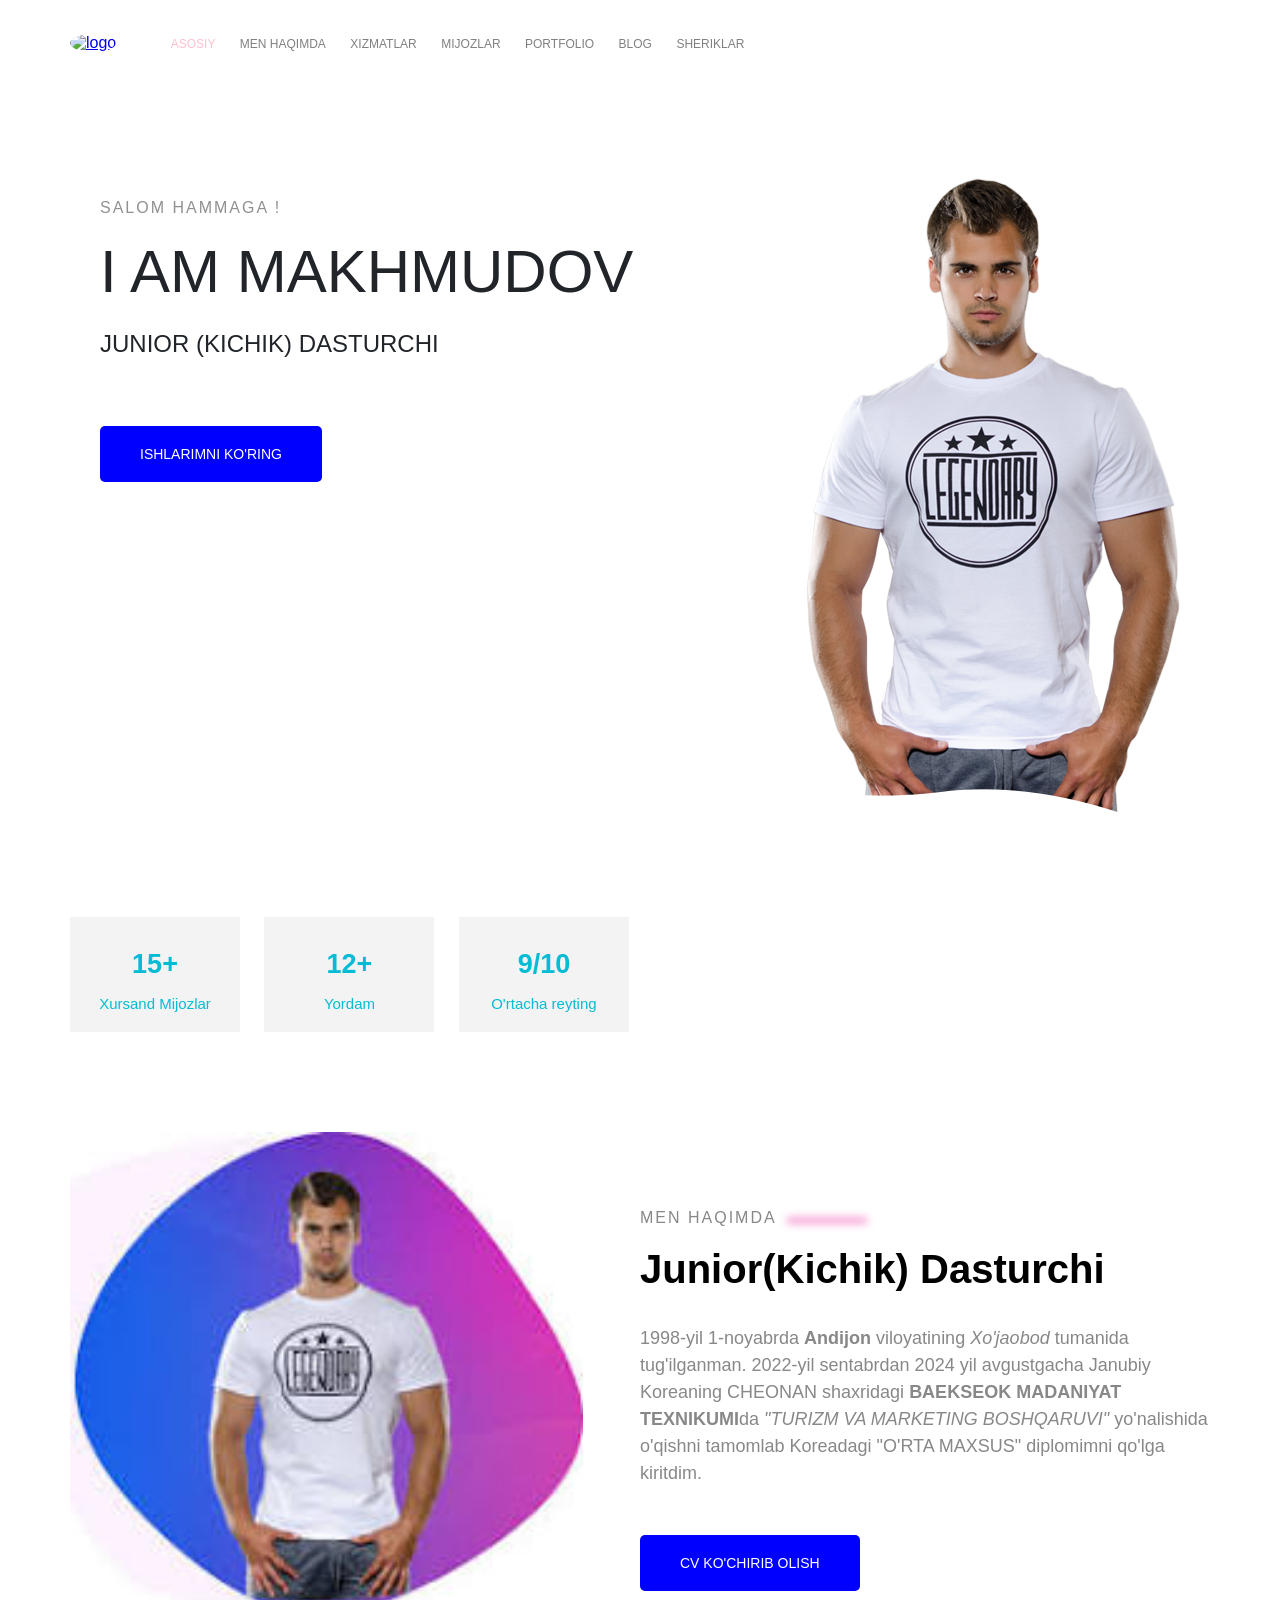
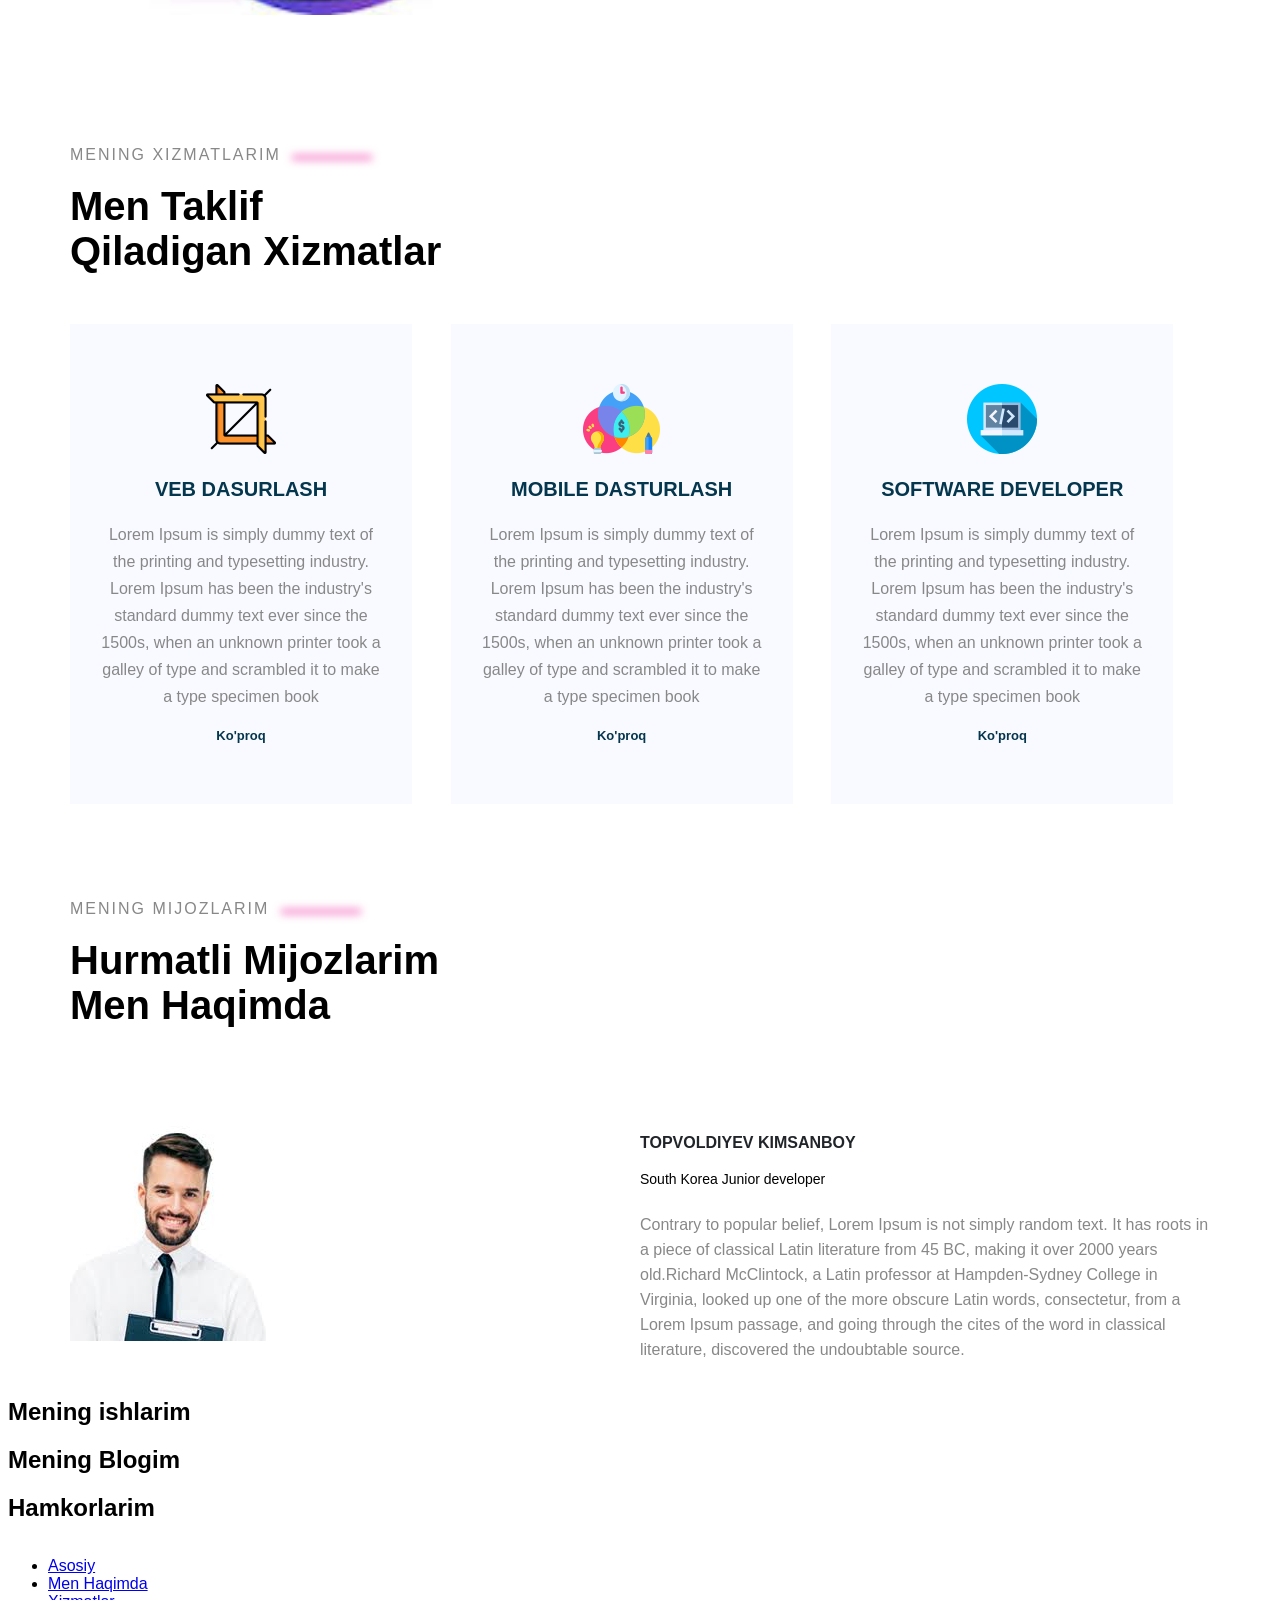
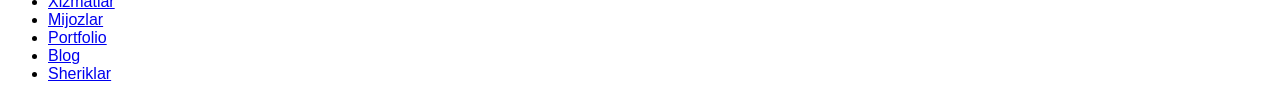
==== index.html @ 145f8397 "BRR: Initial Setup" ====
<!DOCTYPE html>
<html>
<head>
    <title>Loyiha</title>
    <link rel="stylesheet" href="./css/main.css">
    <link rel="icon"  type="images" href="./Images/logo.png" class="logotip">
    <link rel="stylesheet" href="https://cdnjs.cloudflare.com/ajax/libs/font-awesome/7.0.1/css/all.min.css" integrity="sha512-2SwdPD6INVrV/lHTZbO2nodKhrnDdJK9/kg2XD1r9uGqPo1cUbujc+IYdlYdEErWNu69gVcYgdxlmVmzTWnetw==" crossorigin="anonymous" referrerpolicy="no-referrer" />
</head>
<body>
    <!-- Main Header section -->
    <div class="container">
         <header class="main-header">
        <div class="main-header__brand">
               <a href="index.html">
               <img src="./images/logo.png" alt="logo">
               </a>
        </div>
      <nav class="main-navigation">
         <ul class="main-navigatin__items">
             <li class="main-navigation__item active">
                 <a href="#">Asosiy</a>
             </li>
             <li class="main-navigation__item">
                 <a href="#">Men Haqimda</a>
             </li>
             <li class="main-navigation__item">
                 <a href="#">Xizmatlar</a>
             </li>
             <li class="main-navigation__item">
                 <a href="#">Mijozlar</a>
             </li>
             <li class="main-navigation__item">
                 <a href="#">Portfolio</a>
             </li>
             <li class="main-navigation__item">
                <a href="#">Blog</a>
            </li>
            <li class="main-navigation__item">
                <a href="#">Sheriklar</a>
            </li>
           </ul>
        </nav>
    </header>
    </div>
        <!-- /Main Header section -->


        <!-- Main section -->
         <div class="container">
             <section id=" main-section" class="main-section" >
            <div class="main-section__info">
                <h4 class="main-section__welcome to-uppercase">Salom Hammaga !</h4>
                <h1 class="main-section__introduction to-uppercase"> I AM MAKHMUDOV</h1>
                <h3 class="main-section__position to-uppercase"> JUNIOR (kichik) Dasturchi</h3>
                <div class="main-section__social-networks">
                     <a href="http://t.me/MaKhMuDoV0111" target="_blank">
                        <i class="fa-brands fa-telegram"></i>
                     </a>
                     <a href="http://instagram.com/makhmudov_o1_11"target="_blank">
                        <i class="fa-brands fa-instagram"></i>
                     </a>
                     <a href="https://wa.me/qr/43GVYMYZGI3GK1"target="_blank">
                        <i class="fa-brands fa-whatsapp"></i>
                     </a>
                     <a href="https://www.facebook.com/share/1bwJont1Wb/" target="_blank">
                        <i class="fa-brands fa-facebook"></i>
                     </a>
                </div>
                <button type="button" class="main-section__action to-uppercase button">
                    Ishlarimni ko'ring
                </button>
             </div>
             <div class="main-section__image">
               <img src="./Images/brik1.jpeg" alt="My image">
             </div>
            </section>  
              <div class="clearfix"></div> 
         </div>
        
             <!-- /Main section -->
             
              
             <!-- Statistics section -->
              <div class="container">
                    <section id="statistics" class="statistics">
                      <div class="statistics__item">
                          <h3 class="statistics__number">15+</h3>
                          <p class="statistics__title">Xursand Mijozlar</p>
                      </div>
                      <div class="statistics__item">
                          <h3 class="statistics__number">12+</h3>
                          <p class="statistics__title">Yordam</p>
                      </div>
                      <div class="statistics__item">
                          <h3 class="statistics__number">9/10</h3>
                          <p class="statistics__title"> O'rtacha reyting</p>
                      </div>
                </section>
            </div>

             <!-- About me section -->
                <div class="container">
                    <section id="about-me" class="about-me">
                    <div class="about-me__image">
                        <img src="./Images/about-me.jpeg" alt="About me photo">
                    </div>
                    <div class="about-me__info">
                            <h5 class="section__subtitle">Men haqimda
                                <span class="blur-line"></span>
                            </h5>
                            
                            <h1 class="section__title"> Junior(kichik) dasturchi</h1>
                            <p class="about-me__description">
                            1998-yil 1-noyabrda <b>Andijon</b> viloyatining <i>Xo'jaobod</i> tumanida tug'ilganman. 2022-yil sentabrdan 2024 yil avgustgacha Janubiy Koreaning CHEONAN shaxridagi <b>BAEKSEOK MADANIYAT TEXNIKUMI</b>da <i>"TURIZM VA MARKETING BOSHQARUVI"</i> yo'nalishida o'qishni tamomlab Koreadagi "O'RTA MAXSUS" diplomimni qo'lga kiritdim.
                            </p>
                            <button type="button" class="about-me__action to-uppercase button">
                               CV ko'chirib olish
                            </button>
                         </div>
                        </section>
                            <div class="clearfix"></div>
                    </div>
                        
             <!-- /About me section-->


             <!-- Services section-->
              <div class="container">
                <section id="my-services" class="services">
                        <h5 class="section__subtitle">
                            Mening xizmatlarim 
                        <span class="blur-line"></span>
                        </h5>
                        <h2 class="section__title">
                            Men taklif<br>
                            qiladigan xizmatlar
                        </h2>
                    <div class="services__items">
                        <div class="services__item">
                            <img src="./Images/images _card1.jpeg" alt="Icon card" class="services-card">
                            <h3 class="services__title">Veb Dasurlash</h3>
                            <p class="services__description">
                                Lorem Ipsum is simply dummy text of the printing and typesetting industry. Lorem Ipsum has been the industry's standard dummy text ever since the 1500s, when an unknown printer took a galley of type and scrambled it to make a type specimen book
                            </p>
                            <a href="#" class="services__link">Ko'proq</a>
                        </div>
                        <div class="services__item">
                            <img src="./Images/images_card2.jpeg" alt="Icon card" class="services-card">
                            <h3 class="services__title">Mobile dasturlash</h3>
                            <p class="services__description">
                                Lorem Ipsum is simply dummy text of the printing and typesetting industry. Lorem Ipsum has been the industry's standard dummy text ever since the 1500s, when an unknown printer took a galley of type and scrambled it to make a type specimen book
                            </p>
                            <a href="#" class="services__link">Ko'proq</a>
                        </div>
                        <div class="services__item">
                            <img src="./Images/images_card3.jpeg" alt="Icon card" class="services-card">
                            <h3 class="services__title">Software developer</h3>
                            <p class="services__description">
                                Lorem Ipsum is simply dummy text of the printing and typesetting industry. Lorem Ipsum has been the industry's standard dummy text ever since the 1500s, when an unknown printer took a galley of type and scrambled it to make a type specimen book
                            </p>
                            <a href="#" class="services__link">Ko'proq</a>
                        </div>
                    </div>
                  </section>
              </div>
         
             <!-- /Services section-->


             <!-- Clients section -->
              <div class="container">
                   <section id="clients" class="clients">
                       <h5 class="section__subtitle"> Mening mijozlarim
                        <span class="blur-line"></span>
                       </h5>
                         <h3 class="section__title">
                             Hurmatli mijozlarim<br>
                             men haqimda
                         </h3>
                            <div class="clients-images">
                               <img src="./Images/clients.jpeg" alt=" My Client photo" class="clients-photo">
                            </div>
                            <div class="clients-info">
                                 <h3 class="client-name">
                                     Topvoldiyev Kimsanboy
                                 </h3>
                                 <h4 class="client-position">
                                     South Korea Junior developer
                                 </h4>
                                 <p class="client-review">
                                     Contrary to popular belief, Lorem Ipsum is not simply random text. It has roots in a piece of classical Latin literature from 45 BC, making it over 2000 years old.Richard McClintock, a Latin professor at Hampden-Sydney College in Virginia, looked up one of the more obscure Latin words, consectetur, from a Lorem Ipsum passage, and going through the cites of the word in classical literature, discovered the undoubtable source.
                                 </p>
                                 <a href="#" class="client-rate"><i class="fa-solid fa-star"></i>
                                            <i class="fa-solid fa-star"></i>
                                            <i class="fa-solid fa-star"></i>
                                            <i class="fa-solid fa-star"></i>
                                            <i class="fa-solid fa-star"></i></a>
                            </div>
                  </section>
                  <div class="clearfix"></div>
              </div>
             
              <!-- /Clients section -->


              <!-- Portfolio section -->          
               <section id="portfolio">
                <h1>
                    Mening ishlarim
                </h1>
               </section>
               <!-- /Portfolio section -->


               <!--  My Blog section -->
                <section id="my-blog">
                    <h1> 
                        Mening Blogim
                    </h1>
                </section>
                <!-- /My Blog section -->

                <!-- Partners section -->
                <section id="partners">
                    <h1>
                        Hamkorlarim
                    </h1>
                </section>
                <!-- /Partners section -->


                <!-- Footer section -->
                 <footer class="footer">
                  <nav class="main-navigation">
                    <ul class="main-navigatin__items">
                        <li class="navigation__item">
                            <a href="#">Asosiy</a>
                        </li>
                        <li class="navigation-item">
                            <a href="#">Men Haqimda</a>
                        </li>
                        <li class="navigation-item">
                            <a href="#">Xizmatlar</a>
                        </li>
                        <li class="navigation-item">
                            <a href="#">Mijozlar</a>
                        </li>
                        <li class="navigation-item">
                            <a href="#">Portfolio</a>
                        </li>
                        <li class="navigation-item">
                            <a href="#">Blog</a>
                        </li>
                        <li class="navigation-item">
                            <a href="#">Sheriklar</a>
                        </li>
                      </ul>
                  </nav>
                </footer>
    </body>
</html>
---- css/main.css ----
/* Core styles */
.container { 
    width: 1140px;
    margin:0 auto;}

body { font-family: sans-serif;}

.clearfix { clear: both;}

.to-uppercase {text-transform: uppercase;}

.section__subtitle { 
font-size: 16px;
font-weight: 500;
margin-bottom: 10px;
color:#888888;
letter-spacing: 2px;
text-transform: uppercase;
}

.section__title {
    margin-top: 20px;
    text-transform: capitalize;
    font-size: 40px;
    font-weight: 600;
}

.button {border:none;
background-color: blue;
color:white;
font-weight: 500;
font-size: 14px;
padding:20px 40px;
cursor: pointer;
border-radius: 5px;}

.blur-line {
    display: inline-block;
    margin-left: 5px;
    width: 80px;
    height: 5px;
    filter: blur(4px);
    background-color:rgba(237, 35, 159, 0.6);
}

/* Main heder styles */
.main-header__brand { 
display: inline-block;
vertical-align: middle;
}

.main-header__brand img { 
width: 64px;
border-radius: 50%;
}

.main-navigation { 
display: inline-block;
vertical-align: middle;
}

.main-navigation__item { 
display: inline-block;
padding: 10px;
}
.main-navigation__item a { 
    color:grey;
    text-transform: uppercase;
    font-size: 12px;
    font-weight: 500;
    text-decoration: none;
}
.main-navigation__item a:hover {color: pink;}

.main-navigation__item.active a { color:pink;}

/* Main Section styles */

.main-section {padding:100px 30px;}

.main-section > div {
     width:50%;
     float:left;}

.main-section__image { 
    text-align:right;
 }

.main-section__welcome 
{color:#8f9193;
letter-spacing: 2px;
font-size: 16px; 
font-weight:400; 
margin-bottom: 20px;
}

.main-section__introduction
{font-size: 60px; 
font-weight: 500;
color:#212529;
margin-top:20px;
margin-bottom:20px;
}

.main-section__position
{font-weight: 300;
font-size: 24px;
margin-bottom: 20px;
color:#212529
}

/* Main-section__social-Network style */

.main-section__social-networks a { 
    font-size: 20px;
    margin-right: 16px;
    display: inline-block;
    cursor: pointer;
    color:#53bff6;
}
.main-section__social-networks a:hover i {color:blueviolet;}

.main-section__action 
{margin-top: 30px;
}

/* Statistics styles */
.statistics {padding-top: 100px;}

.statistics__item {
     display: inline-block;
     background-color: #f3f3f3;
     text-align: center;
     padding: 5px 10px;
     margin-right: 20px;
     width: 150px;
}

.statistics__number {
color:#06bcd4;
font-size: 27px;
margin-bottom: 5px;
}

.statistics__title {
    font-size: 15px;
    color:#06bcd4;
    font-weight: 300px;
}

/*  About Me section */
 .about-me {
    padding:100px 0;
 }

 .about-me > div {
    width: 50%;
    float: left;
    box-sizing: border-box;
 }

 .about-me__image img {
    width: 90%;
 }

 .about-me__info {
    width: 100%;
    margin-top: 50px;
 }

 .about-me__subtitle {
    margin-bottom: 10px;
    letter-spacing: 2px;
    color:#888888;
    font-size: 20px;
    font-weight: 500;
    text-transform: uppercase;
 }

 .about-me__position {
    margin-top: 4px;
    font-size: 42px;
    font-weight: 600;
    text-transform: capitalize;
}

.about-me__description {
    font-size: 18px;
    font-weight: 300;
    line-height: 27px;
    color:#888888;
}

.about-me__action { margin-top: 30px;}


/* Services section styles */
.services {padding-top: 100px;}

.services__items { margin-top: 50px;}

.services__item {
    padding: 60px 30px;
    text-align: center;
    display: inline-block;
    width: 30%;
    margin-right:3%;
    background-color: #f9faff;
    box-sizing: border-box;
}

.services__title {
    font-size: 20px;
    font-weight: 700;
    color:#04364d;
    margin-bottom: 20px;
    text-transform: uppercase;
    }

    .services__description {
        font-size: 16px;
        font-weight: 300;
        color:rgb(136, 136, 136);
        line-height: 27px;
    }

.services__link {
    display: inline-block;
    font-size: 13px;
    font-weight: 600;
    text-decoration: none;
    color:#04364d;
}
.services__item:hover {background-color:#5f30ff ;}

.services__item:hover .services__description,
.services__item:hover .services__link,
.services__item:hover .services__title { color:#ffffff; }

/* Clients section style */
.clients {
    padding-top: 70px;
}

.clients div {
    width: 50%;
    float: left;
}

.clients-images { margin-top: 50px;}

.client-photo { 
    width: 60%;
}

.clients-info { 
margin-top: 50px;
}

.client-name {
    font-size: 16px;
    font-weight: 600;
    text-transform: uppercase;
    color:#212529;
    margin-bottom: 3px;
}

.client-position {
    font-size: 14px;
    font-weight: 400;
    margin-bottom: 25px;
}

.client-review {
    font-size: 16px;
    font-weight: 400;
    line-height: 25px;
    color:rgb(136, 136, 136);
}

.client-rate {
    color:#ffd804;
    text-decoration: none;
}
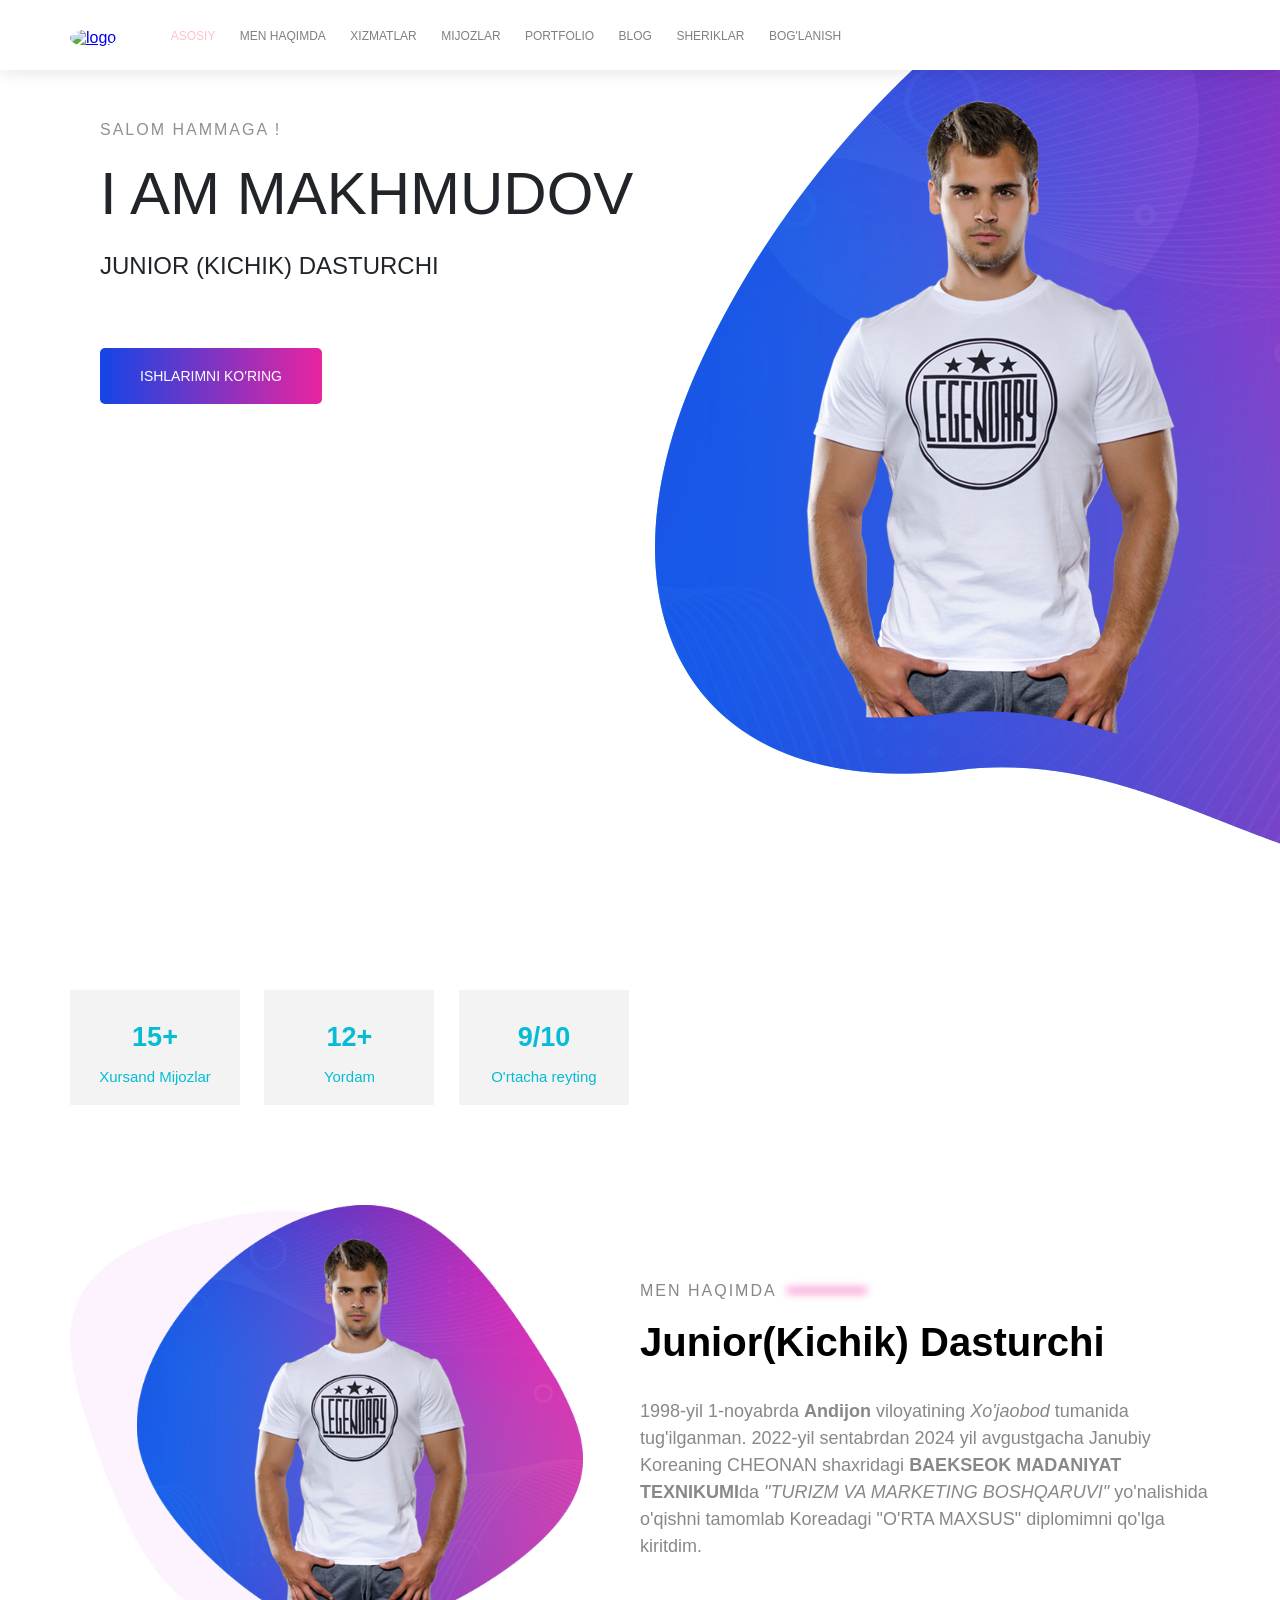
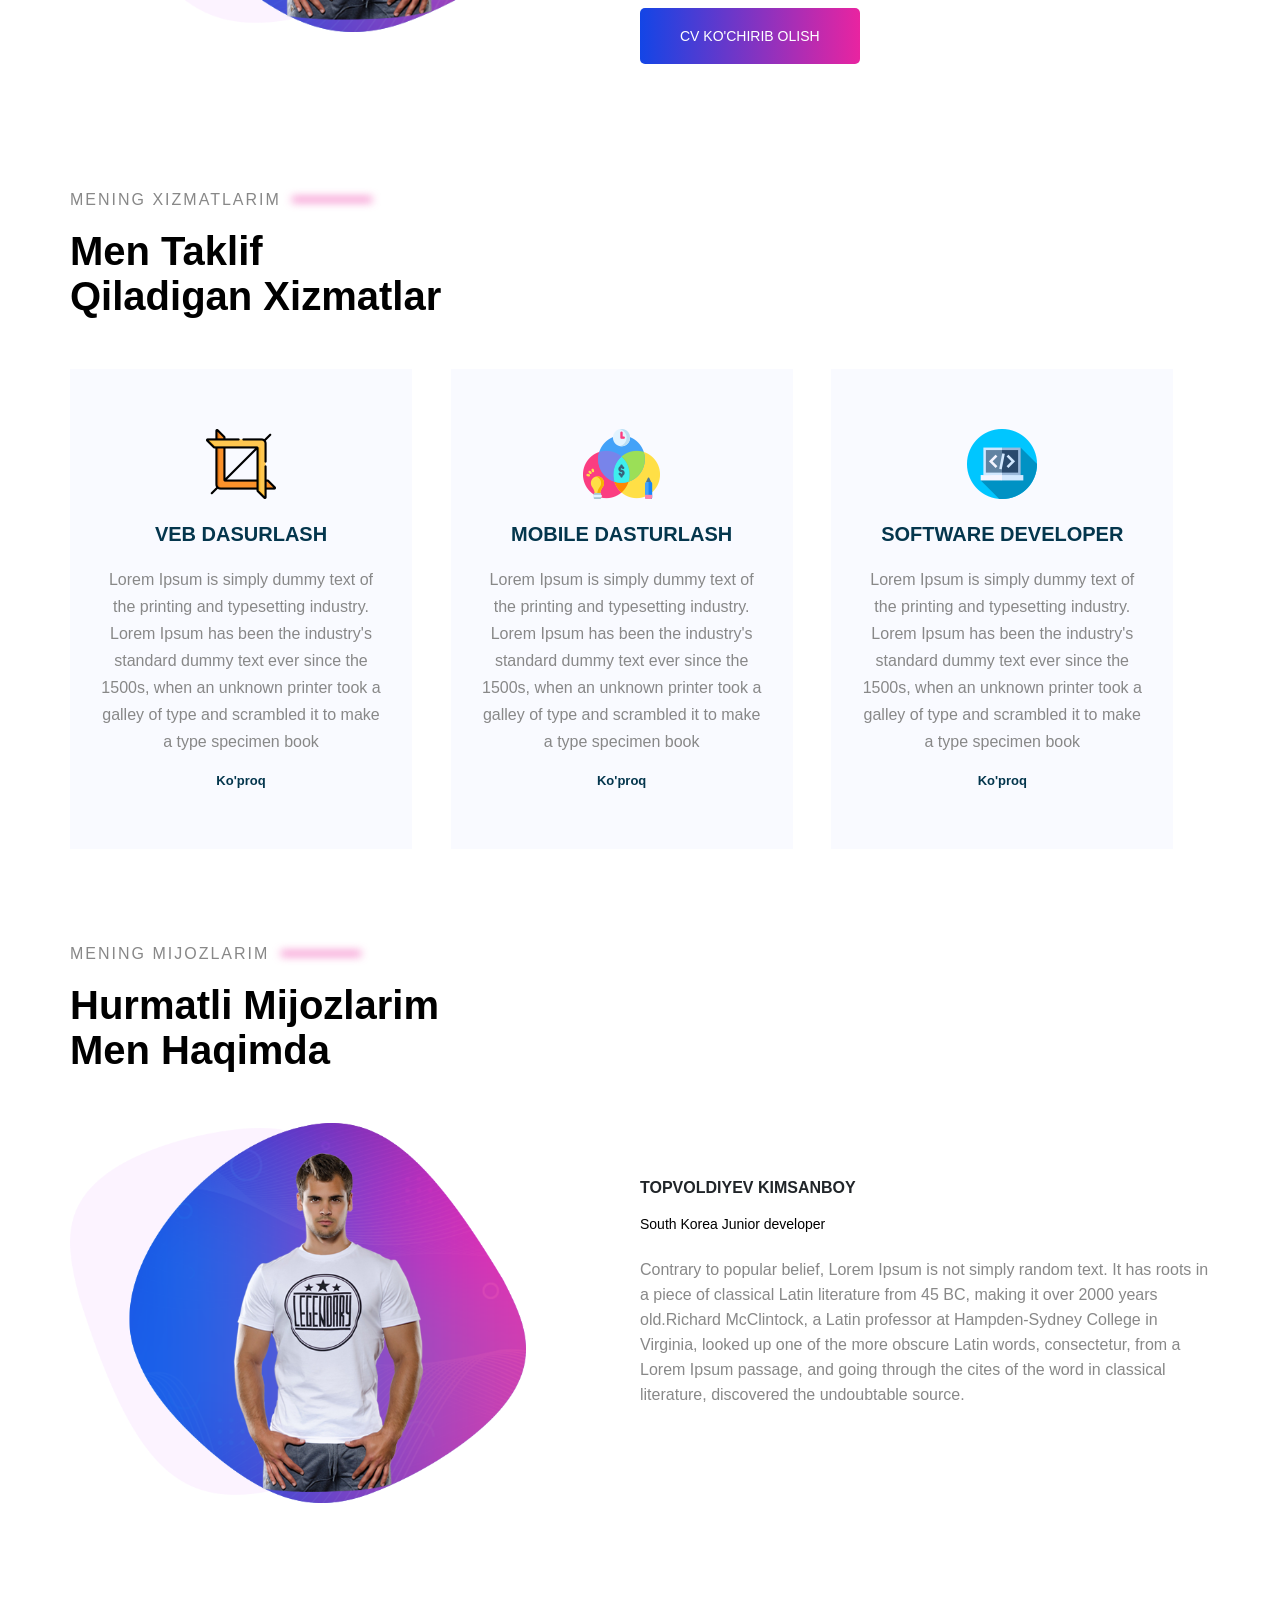
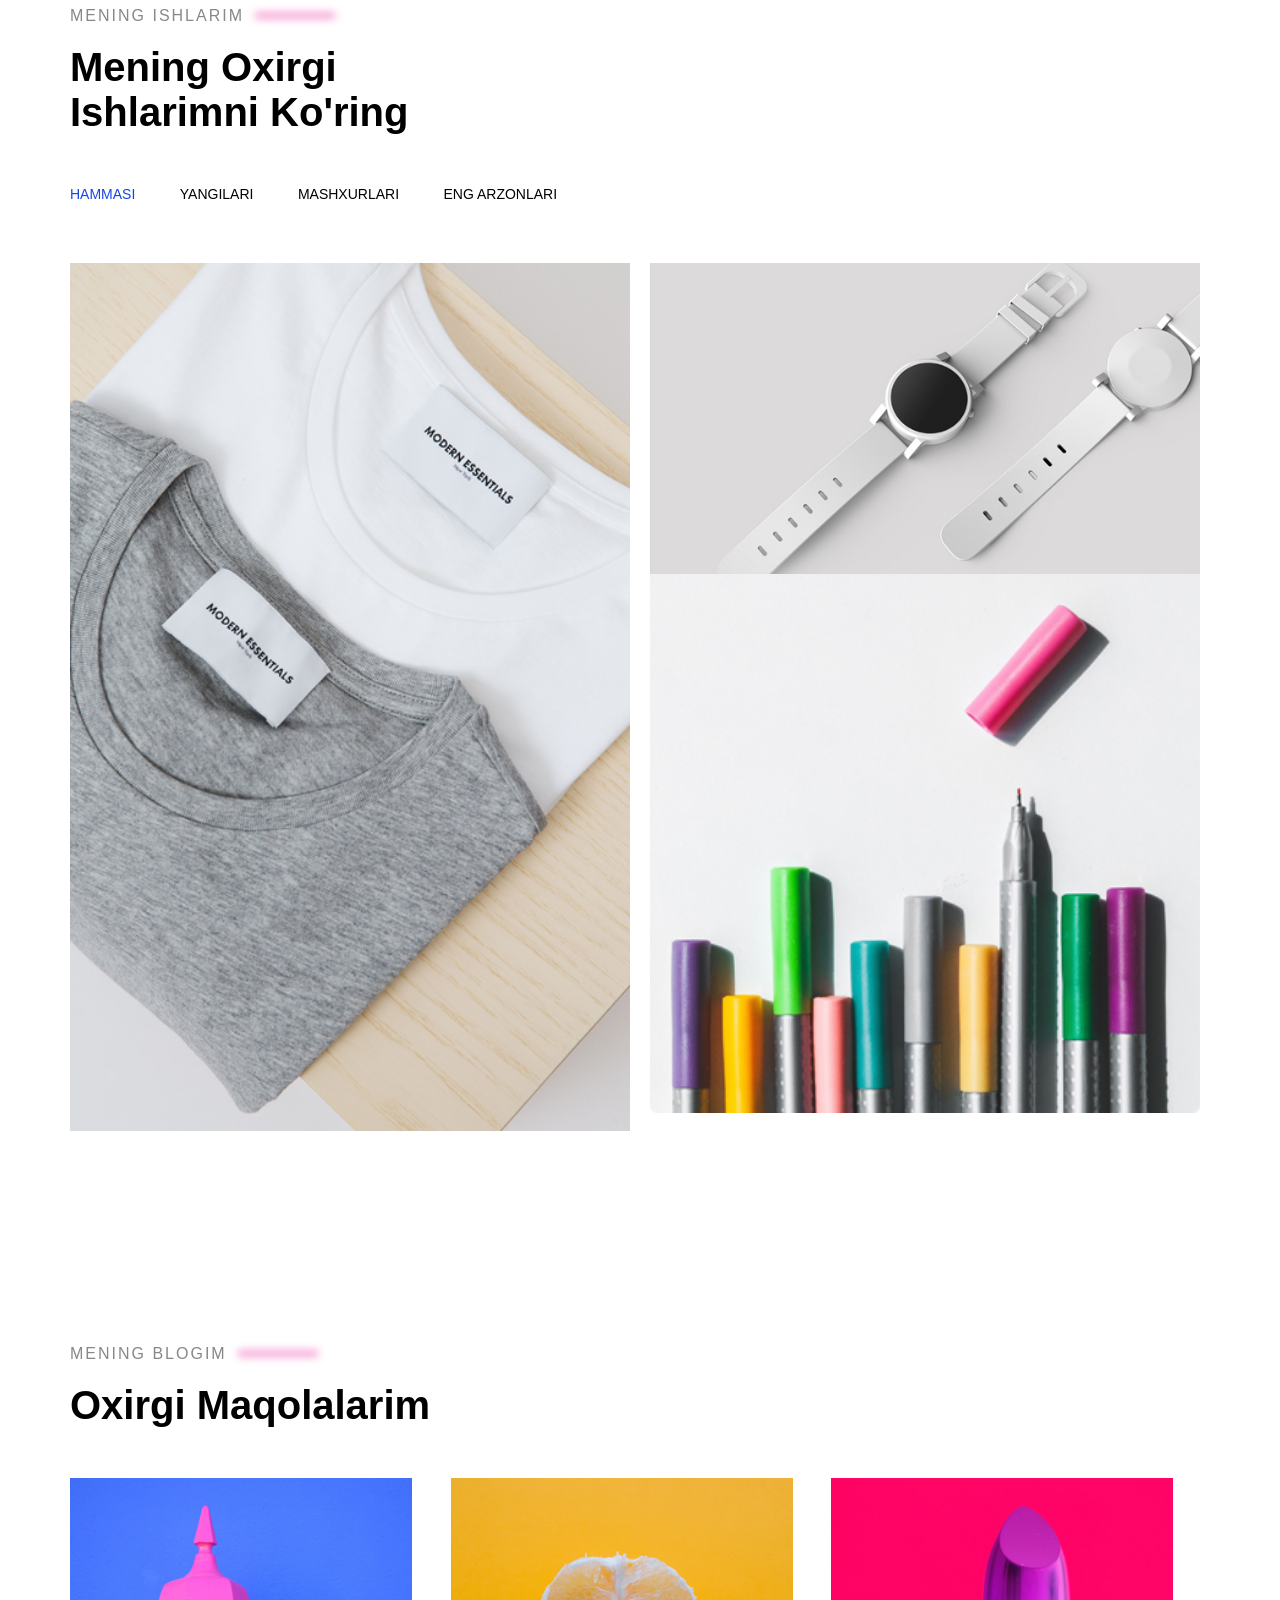
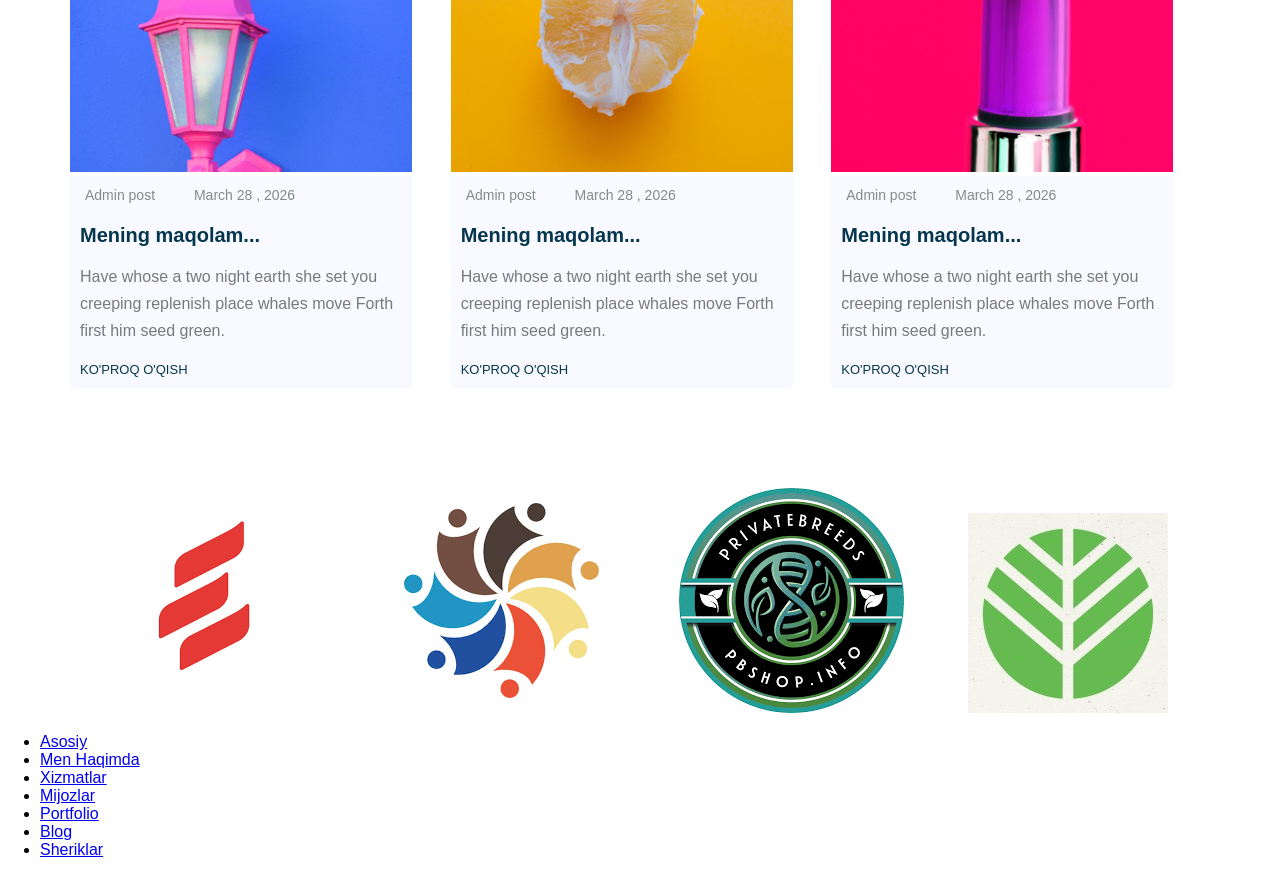
==== commit c932761b: "feat: adding contact html file" ====
--- a/index.html
+++ b/index.html
@@ -1,261 +1,452 @@
-<!DOCTYPE html>
+<!doctype html>
 <html>
-<head>
+  <head>
     <title>Loyiha</title>
-    <link rel="stylesheet" href="./css/main.css">
-    <link rel="icon"  type="images" href="./Images/logo.png" class="logotip">
-    <link rel="stylesheet" href="https://cdnjs.cloudflare.com/ajax/libs/font-awesome/7.0.1/css/all.min.css" integrity="sha512-2SwdPD6INVrV/lHTZbO2nodKhrnDdJK9/kg2XD1r9uGqPo1cUbujc+IYdlYdEErWNu69gVcYgdxlmVmzTWnetw==" crossorigin="anonymous" referrerpolicy="no-referrer" />
-</head>
-<body>
+    <link rel="stylesheet" href="./css/main.css" />
+    <link rel="stylesheet" href="./css/shared.css" />
+    <link rel="icon" type="images" href="./Images/logo.png" class="logotip" />
+    <link
+      rel="stylesheet"
+      href="https://cdnjs.cloudflare.com/ajax/libs/font-awesome/7.0.1/css/all.min.css"
+      integrity="sha512-2SwdPD6INVrV/lHTZbO2nodKhrnDdJK9/kg2XD1r9uGqPo1cUbujc+IYdlYdEErWNu69gVcYgdxlmVmzTWnetw=="
+      crossorigin="anonymous"
+      referrerpolicy="no-referrer"
+    />
+  </head>
+  <body>
     <!-- Main Header section -->
-    <div class="container">
-         <header class="main-header">
+    <header class="main-header">
+      <div class="container">
         <div class="main-header__brand">
-               <a href="index.html">
-               <img src="./images/logo.png" alt="logo">
-               </a>
-        </div>
+          <a href="index.html">
+            <img src="./images/logo.png" alt="logo" />
+          </a>
+        </div>
+        <nav class="main-navigation">
+          <ul class="main-navigation__items">
+            <li class="main-navigation__item active">
+              <a href="index.html">Asosiy</a>
+            </li>
+            <li class="main-navigation__item">
+              <a href="#">Men Haqimda</a>
+            </li>
+            <li class="main-navigation__item">
+              <a href="#">Xizmatlar</a>
+            </li>
+            <li class="main-navigation__item">
+              <a href="#">Mijozlar</a>
+            </li>
+            <li class="main-navigation__item">
+              <a href="#">Portfolio</a>
+            </li>
+            <li class="main-navigation__item">
+              <a href="#">Blog</a>
+            </li>
+            <li class="main-navigation__item">
+              <a href="#">Sheriklar</a>
+            </li>
+            <li class="main-navigation__item">
+              <a href="contact.html">Bog'lanish</a>
+            </li>
+          </ul>
+        </nav>
+      </div>
+    </header>
+    <!-- /Main Header section -->
+
+    <!-- Main section -->
+    <div class="main-banner">
+      <div class="container">
+        <section id=" main-section" class="main-section">
+          <div class="main-section__info">
+            <h4 class="main-section__welcome to-uppercase">Salom Hammaga !</h4>
+            <h1 class="main-section__introduction to-uppercase">
+              I AM MAKHMUDOV
+            </h1>
+            <h3 class="main-section__position to-uppercase">
+              JUNIOR (kichik) Dasturchi
+            </h3>
+            <div class="main-section__social-networks">
+              <a href="http://t.me/MaKhMuDoV0111" target="_blank">
+                <i class="fa-brands fa-telegram"></i>
+              </a>
+              <a href="http://instagram.com/makhmudov_o1_11" target="_blank">
+                <i class="fa-brands fa-instagram"></i>
+              </a>
+              <a href="https://wa.me/qr/43GVYMYZGI3GK1" target="_blank">
+                <i class="fa-brands fa-whatsapp"></i>
+              </a>
+              <a
+                href="https://www.facebook.com/share/1bwJont1Wb/"
+                target="_blank"
+              >
+                <i class="fa-brands fa-facebook"></i>
+              </a>
+            </div>
+            <button
+              type="button"
+              class="main-section__action to-uppercase button"
+            >
+              Ishlarimni ko'ring
+            </button>
+          </div>
+          <div class="main-section__image">
+            <img src="./Images/brik1.jpeg" alt="My image" />
+          </div>
+        </section>
+        <div class="clearfix"></div>
+      </div>
+    </div>
+    <!-- /Main section -->
+
+    <!-- Statistics section -->
+    <div class="container">
+      <section id="statistics" class="statistics">
+        <div class="statistics__item">
+          <h3 class="statistics__number">15+</h3>
+          <p class="statistics__title">Xursand Mijozlar</p>
+        </div>
+        <div class="statistics__item">
+          <h3 class="statistics__number">12+</h3>
+          <p class="statistics__title">Yordam</p>
+        </div>
+        <div class="statistics__item">
+          <h3 class="statistics__number">9/10</h3>
+          <p class="statistics__title">O'rtacha reyting</p>
+        </div>
+      </section>
+    </div>
+
+    <!-- About me section -->
+    <div class="container">
+      <section id="about-me" class="about-me">
+        <div class="about-me__image">
+          <img src="./Images/imgyangi.png" alt="About me photo" />
+        </div>
+        <div class="about-me__info">
+          <h5 class="section__subtitle">
+            Men haqimda
+            <span class="blur-line"></span>
+          </h5>
+
+          <h1 class="section__title">Junior(kichik) dasturchi</h1>
+          <p class="about-me__description">
+            1998-yil 1-noyabrda <b>Andijon</b> viloyatining
+            <i>Xo'jaobod</i> tumanida tug'ilganman. 2022-yil sentabrdan 2024 yil
+            avgustgacha Janubiy Koreaning CHEONAN shaxridagi
+            <b>BAEKSEOK MADANIYAT TEXNIKUMI</b>da
+            <i>"TURIZM VA MARKETING BOSHQARUVI"</i> yo'nalishida o'qishni
+            tamomlab Koreadagi "O'RTA MAXSUS" diplomimni qo'lga kiritdim.
+          </p>
+          <button type="button" class="about-me__action to-uppercase button">
+            CV ko'chirib olish
+          </button>
+        </div>
+      </section>
+      <div class="clearfix"></div>
+    </div>
+
+    <!-- /About me section-->
+
+    <!-- Services section-->
+    <div class="container">
+      <section id="my-services" class="services">
+        <h5 class="section__subtitle">
+          Mening xizmatlarim
+          <span class="blur-line"></span>
+        </h5>
+        <h2 class="section__title">
+          Men taklif<br />
+          qiladigan xizmatlar
+        </h2>
+        <div class="services__items">
+          <div class="services__item">
+            <img
+              src="./Images/images _card1.jpeg"
+              alt="Icon card"
+              class="services-card"
+            />
+            <h3 class="services__title">Veb Dasurlash</h3>
+            <p class="services__description">
+              Lorem Ipsum is simply dummy text of the printing and typesetting
+              industry. Lorem Ipsum has been the industry's standard dummy text
+              ever since the 1500s, when an unknown printer took a galley of
+              type and scrambled it to make a type specimen book
+            </p>
+            <a href="#" class="services__link">Ko'proq</a>
+          </div>
+          <div class="services__item">
+            <img
+              src="./Images/images_card2.jpeg"
+              alt="Icon card"
+              class="services-card"
+            />
+            <h3 class="services__title">Mobile dasturlash</h3>
+            <p class="services__description">
+              Lorem Ipsum is simply dummy text of the printing and typesetting
+              industry. Lorem Ipsum has been the industry's standard dummy text
+              ever since the 1500s, when an unknown printer took a galley of
+              type and scrambled it to make a type specimen book
+            </p>
+            <a href="#" class="services__link">Ko'proq</a>
+          </div>
+          <div class="services__item">
+            <img
+              src="./Images/images_card3.jpeg"
+              alt="Icon card"
+              class="services-card"
+            />
+            <h3 class="services__title">Software developer</h3>
+            <p class="services__description">
+              Lorem Ipsum is simply dummy text of the printing and typesetting
+              industry. Lorem Ipsum has been the industry's standard dummy text
+              ever since the 1500s, when an unknown printer took a galley of
+              type and scrambled it to make a type specimen book
+            </p>
+            <a href="#" class="services__link">Ko'proq</a>
+          </div>
+        </div>
+      </section>
+    </div>
+
+    <!-- /Services section-->
+
+    <!-- Clients section -->
+    <div class="container">
+      <section id="clients" class="clients">
+        <h5 class="section__subtitle">
+          Mening mijozlarim
+          <span class="blur-line"></span>
+        </h5>
+        <h3 class="section__title">
+          Hurmatli mijozlarim<br />
+          men haqimda
+        </h3>
+        <div class="clients-images">
+          <img
+            src="./Images/imgyangi.png"
+            alt=" My Client photo"
+            class="clients-photo"
+          />
+        </div>
+        <div class="clients-info">
+          <h3 class="client-name">Topvoldiyev Kimsanboy</h3>
+          <h4 class="client-position">South Korea Junior developer</h4>
+          <p class="client-review">
+            Contrary to popular belief, Lorem Ipsum is not simply random text.
+            It has roots in a piece of classical Latin literature from 45 BC,
+            making it over 2000 years old.Richard McClintock, a Latin professor
+            at Hampden-Sydney College in Virginia, looked up one of the more
+            obscure Latin words, consectetur, from a Lorem Ipsum passage, and
+            going through the cites of the word in classical literature,
+            discovered the undoubtable source.
+          </p>
+          <a href="#" class="client-rate"
+            ><i class="fa-solid fa-star"></i>
+            <i class="fa-solid fa-star"></i>
+            <i class="fa-solid fa-star"></i>
+            <i class="fa-solid fa-star"></i>
+            <i class="fa-solid fa-star"></i
+          ></a>
+        </div>
+      </section>
+      <div class="clearfix"></div>
+    </div>
+
+    <!-- /Clients section -->
+
+    <!-- Portfolio section -->
+    <div class="container">
+      <section id="portfolio" class="portfolio">
+        <div class="section__subtitle">
+          Mening ishlarim
+          <span class="blur-line"></span>
+        </div>
+        <div class="section__title">
+          Mening oxirgi<br />
+          Ishlarimni ko'ring
+        </div>
+        <ul class="portfolio-rate">
+          <li class="active">Hammasi</li>
+          <li>Yangilari</li>
+          <li>Mashxurlari</li>
+          <li>Eng arzonlari</li>
+        </ul>
+        <div class="portfolio-items">
+          <div class="portfolio-item portfolio-item-1">
+            <img
+              src="Images/portfolio 1.jpg"
+              alt="Portfolio-photo 1"
+              class="portfolio-image 1"
+            />
+            <div class="portfolio-overlay"></div>
+            <div class="portfolio-info">
+              <h3>
+                <a href="#"> Portfolio 1</a>
+              </h3>
+              <p>Ichki kiyim dizayni</p>
+            </div>
+          </div>
+          <div class="portfolio-item portfolio-item-2">
+            <img
+              src="Images/portfolio22.jpg"
+              alt="Portfolio-photo 1"
+              class="portfolio-image2"
+            />
+            <div class="portfolio-overlay"></div>
+            <div class="portfolio-info">
+              <h3>
+                <a href="#"> Portfolio 2</a>
+              </h3>
+              <p>Soatlar dizayni</p>
+            </div>
+          </div>
+          <div class="portfolio-item portfolio-item-3">
+            <img
+              src="Images/portfolio 33.jpg"
+              alt="Portfolio-photo 1"
+              class="portfolio-image2"
+            />
+            <div class="portfolio-overlay"></div>
+            <div class="portfolio-info">
+              <h3>
+                <a href="#"> Portfolio 3</a>
+              </h3>
+              <p>Qalamlar dizayni</p>
+            </div>
+          </div>
+        </div>
+      </section>
+    </div>
+    <!-- /Portfolio section -->
+
+    <!--  My Blog section -->
+    <div class="container">
+      <section id="my-blog" class="blog">
+        <div class="section__subtitle">
+          Mening blogim
+          <span class="blur-line"></span>
+        </div>
+        <div class="section__title">Oxirgi maqolalarim</div>
+        <div class="blog-items">
+          <div class="blog-item">
+            <div class="blog-item-image">
+              <img src="./Images/blog1.jpg" alt=" Blog 1" class="blog-1" />
+            </div>
+            <div class="blog-item-info">
+              <span class="blog-item-author">
+                <i class="fa-regular fa-user"></i>
+                Admin post
+              </span>
+              <span class="blog-item-date">
+                <i class="fa-solid fa-calendar"></i>
+                March 28 , 2026
+              </span>
+              <h4 class="blog-item-title">Mening maqolam...</h4>
+              <p class="blog-item-description">
+                Have whose a two night earth she set you creeping replenish
+                place whales move Forth first him seed green.
+              </p>
+              <a href="#" class="blog-item-learn-more"> Ko'proq o'qish</a>
+            </div>
+          </div>
+          <div class="blog-item blog-item-2">
+            <div class="blog-item-image">
+              <img src="./Images/blog2.jpg" alt=" Blog 1" class="blog-1" />
+            </div>
+
+            <div class="blog-item-info">
+              <span class="blog-item-author">
+                <i class="fa-regular fa-user"></i>
+                Admin post
+              </span>
+              <span class="blog-item-date">
+                <i class="fa-solid fa-calendar"></i>
+                March 28 , 2026
+              </span>
+              <h4 class="blog-item-title">Mening maqolam...</h4>
+              <p class="blog-item-description">
+                Have whose a two night earth she set you creeping replenish
+                place whales move Forth first him seed green.
+              </p>
+              <a href="#" class="blog-item-learn-more"> Ko'proq o'qish</a>
+            </div>
+          </div>
+          <div class="blog-item blog-item-3">
+            <div class="blog-item-image">
+              <img src="./Images/blog3.jpg" alt=" Blog 1" class="blog-1" />
+            </div>
+
+            <div class="blog-item-info">
+              <span class="blog-item-author">
+                <i class="fa-regular fa-user"></i>
+                Admin post
+              </span>
+              <span class="blog-item-date">
+                <i class="fa-solid fa-calendar"></i>
+                March 28 , 2026
+              </span>
+              <h4 class="blog-item-title">Mening maqolam...</h4>
+              <p class="blog-item-description">
+                Have whose a two night earth she set you creeping replenish
+                place whales move Forth first him seed green.
+              </p>
+              <a href="#" class="blog-item-learn-more"> Ko'proq o'qish</a>
+            </div>
+          </div>
+        </div>
+      </section>
+    </div>
+
+    <!-- /My Blog section -->
+
+    <!-- Partners section -->
+    <div class="container">
+      <section id="partners" class="partners">
+        <div class="partners-item">
+          <img src="./Images/partnerslogo1.png" alt="Partners logo" />
+        </div>
+        <div class="partners-item">
+          <img src="./Images/partnerslogo2.png" alt="Partners logo" />
+        </div>
+        <div class="partners-item">
+          <img src="./Images/partnerslogo3.png" alt="Partners logo" />
+        </div>
+        <div class="partners-item">
+          <img src="./Images/patnerslogo4.jpeg" alt="Partners logo" />
+        </div>
+      </section>
+    </div>
+
+    <!-- /Partners section -->
+
+    <!-- Footer section -->
+    <footer class="footer">
       <nav class="main-navigation">
-         <ul class="main-navigatin__items">
-             <li class="main-navigation__item active">
-                 <a href="#">Asosiy</a>
-             </li>
-             <li class="main-navigation__item">
-                 <a href="#">Men Haqimda</a>
-             </li>
-             <li class="main-navigation__item">
-                 <a href="#">Xizmatlar</a>
-             </li>
-             <li class="main-navigation__item">
-                 <a href="#">Mijozlar</a>
-             </li>
-             <li class="main-navigation__item">
-                 <a href="#">Portfolio</a>
-             </li>
-             <li class="main-navigation__item">
-                <a href="#">Blog</a>
-            </li>
-            <li class="main-navigation__item">
-                <a href="#">Sheriklar</a>
-            </li>
-           </ul>
-        </nav>
-    </header>
-    </div>
-        <!-- /Main Header section -->
-
-
-        <!-- Main section -->
-         <div class="container">
-             <section id=" main-section" class="main-section" >
-            <div class="main-section__info">
-                <h4 class="main-section__welcome to-uppercase">Salom Hammaga !</h4>
-                <h1 class="main-section__introduction to-uppercase"> I AM MAKHMUDOV</h1>
-                <h3 class="main-section__position to-uppercase"> JUNIOR (kichik) Dasturchi</h3>
-                <div class="main-section__social-networks">
-                     <a href="http://t.me/MaKhMuDoV0111" target="_blank">
-                        <i class="fa-brands fa-telegram"></i>
-                     </a>
-                     <a href="http://instagram.com/makhmudov_o1_11"target="_blank">
-                        <i class="fa-brands fa-instagram"></i>
-                     </a>
-                     <a href="https://wa.me/qr/43GVYMYZGI3GK1"target="_blank">
-                        <i class="fa-brands fa-whatsapp"></i>
-                     </a>
-                     <a href="https://www.facebook.com/share/1bwJont1Wb/" target="_blank">
-                        <i class="fa-brands fa-facebook"></i>
-                     </a>
-                </div>
-                <button type="button" class="main-section__action to-uppercase button">
-                    Ishlarimni ko'ring
-                </button>
-             </div>
-             <div class="main-section__image">
-               <img src="./Images/brik1.jpeg" alt="My image">
-             </div>
-            </section>  
-              <div class="clearfix"></div> 
-         </div>
-        
-             <!-- /Main section -->
-             
-              
-             <!-- Statistics section -->
-              <div class="container">
-                    <section id="statistics" class="statistics">
-                      <div class="statistics__item">
-                          <h3 class="statistics__number">15+</h3>
-                          <p class="statistics__title">Xursand Mijozlar</p>
-                      </div>
-                      <div class="statistics__item">
-                          <h3 class="statistics__number">12+</h3>
-                          <p class="statistics__title">Yordam</p>
-                      </div>
-                      <div class="statistics__item">
-                          <h3 class="statistics__number">9/10</h3>
-                          <p class="statistics__title"> O'rtacha reyting</p>
-                      </div>
-                </section>
-            </div>
-
-             <!-- About me section -->
-                <div class="container">
-                    <section id="about-me" class="about-me">
-                    <div class="about-me__image">
-                        <img src="./Images/about-me.jpeg" alt="About me photo">
-                    </div>
-                    <div class="about-me__info">
-                            <h5 class="section__subtitle">Men haqimda
-                                <span class="blur-line"></span>
-                            </h5>
-                            
-                            <h1 class="section__title"> Junior(kichik) dasturchi</h1>
-                            <p class="about-me__description">
-                            1998-yil 1-noyabrda <b>Andijon</b> viloyatining <i>Xo'jaobod</i> tumanida tug'ilganman. 2022-yil sentabrdan 2024 yil avgustgacha Janubiy Koreaning CHEONAN shaxridagi <b>BAEKSEOK MADANIYAT TEXNIKUMI</b>da <i>"TURIZM VA MARKETING BOSHQARUVI"</i> yo'nalishida o'qishni tamomlab Koreadagi "O'RTA MAXSUS" diplomimni qo'lga kiritdim.
-                            </p>
-                            <button type="button" class="about-me__action to-uppercase button">
-                               CV ko'chirib olish
-                            </button>
-                         </div>
-                        </section>
-                            <div class="clearfix"></div>
-                    </div>
-                        
-             <!-- /About me section-->
-
-
-             <!-- Services section-->
-              <div class="container">
-                <section id="my-services" class="services">
-                        <h5 class="section__subtitle">
-                            Mening xizmatlarim 
-                        <span class="blur-line"></span>
-                        </h5>
-                        <h2 class="section__title">
-                            Men taklif<br>
-                            qiladigan xizmatlar
-                        </h2>
-                    <div class="services__items">
-                        <div class="services__item">
-                            <img src="./Images/images _card1.jpeg" alt="Icon card" class="services-card">
-                            <h3 class="services__title">Veb Dasurlash</h3>
-                            <p class="services__description">
-                                Lorem Ipsum is simply dummy text of the printing and typesetting industry. Lorem Ipsum has been the industry's standard dummy text ever since the 1500s, when an unknown printer took a galley of type and scrambled it to make a type specimen book
-                            </p>
-                            <a href="#" class="services__link">Ko'proq</a>
-                        </div>
-                        <div class="services__item">
-                            <img src="./Images/images_card2.jpeg" alt="Icon card" class="services-card">
-                            <h3 class="services__title">Mobile dasturlash</h3>
-                            <p class="services__description">
-                                Lorem Ipsum is simply dummy text of the printing and typesetting industry. Lorem Ipsum has been the industry's standard dummy text ever since the 1500s, when an unknown printer took a galley of type and scrambled it to make a type specimen book
-                            </p>
-                            <a href="#" class="services__link">Ko'proq</a>
-                        </div>
-                        <div class="services__item">
-                            <img src="./Images/images_card3.jpeg" alt="Icon card" class="services-card">
-                            <h3 class="services__title">Software developer</h3>
-                            <p class="services__description">
-                                Lorem Ipsum is simply dummy text of the printing and typesetting industry. Lorem Ipsum has been the industry's standard dummy text ever since the 1500s, when an unknown printer took a galley of type and scrambled it to make a type specimen book
-                            </p>
-                            <a href="#" class="services__link">Ko'proq</a>
-                        </div>
-                    </div>
-                  </section>
-              </div>
-         
-             <!-- /Services section-->
-
-
-             <!-- Clients section -->
-              <div class="container">
-                   <section id="clients" class="clients">
-                       <h5 class="section__subtitle"> Mening mijozlarim
-                        <span class="blur-line"></span>
-                       </h5>
-                         <h3 class="section__title">
-                             Hurmatli mijozlarim<br>
-                             men haqimda
-                         </h3>
-                            <div class="clients-images">
-                               <img src="./Images/clients.jpeg" alt=" My Client photo" class="clients-photo">
-                            </div>
-                            <div class="clients-info">
-                                 <h3 class="client-name">
-                                     Topvoldiyev Kimsanboy
-                                 </h3>
-                                 <h4 class="client-position">
-                                     South Korea Junior developer
-                                 </h4>
-                                 <p class="client-review">
-                                     Contrary to popular belief, Lorem Ipsum is not simply random text. It has roots in a piece of classical Latin literature from 45 BC, making it over 2000 years old.Richard McClintock, a Latin professor at Hampden-Sydney College in Virginia, looked up one of the more obscure Latin words, consectetur, from a Lorem Ipsum passage, and going through the cites of the word in classical literature, discovered the undoubtable source.
-                                 </p>
-                                 <a href="#" class="client-rate"><i class="fa-solid fa-star"></i>
-                                            <i class="fa-solid fa-star"></i>
-                                            <i class="fa-solid fa-star"></i>
-                                            <i class="fa-solid fa-star"></i>
-                                            <i class="fa-solid fa-star"></i></a>
-                            </div>
-                  </section>
-                  <div class="clearfix"></div>
-              </div>
-             
-              <!-- /Clients section -->
-
-
-              <!-- Portfolio section -->          
-               <section id="portfolio">
-                <h1>
-                    Mening ishlarim
-                </h1>
-               </section>
-               <!-- /Portfolio section -->
-
-
-               <!--  My Blog section -->
-                <section id="my-blog">
-                    <h1> 
-                        Mening Blogim
-                    </h1>
-                </section>
-                <!-- /My Blog section -->
-
-                <!-- Partners section -->
-                <section id="partners">
-                    <h1>
-                        Hamkorlarim
-                    </h1>
-                </section>
-                <!-- /Partners section -->
-
-
-                <!-- Footer section -->
-                 <footer class="footer">
-                  <nav class="main-navigation">
-                    <ul class="main-navigatin__items">
-                        <li class="navigation__item">
-                            <a href="#">Asosiy</a>
-                        </li>
-                        <li class="navigation-item">
-                            <a href="#">Men Haqimda</a>
-                        </li>
-                        <li class="navigation-item">
-                            <a href="#">Xizmatlar</a>
-                        </li>
-                        <li class="navigation-item">
-                            <a href="#">Mijozlar</a>
-                        </li>
-                        <li class="navigation-item">
-                            <a href="#">Portfolio</a>
-                        </li>
-                        <li class="navigation-item">
-                            <a href="#">Blog</a>
-                        </li>
-                        <li class="navigation-item">
-                            <a href="#">Sheriklar</a>
-                        </li>
-                      </ul>
-                  </nav>
-                </footer>
-    </body>
-</html>+        <ul class="main-navigatin__items">
+          <li class="navigation__item">
+            <a href="#">Asosiy</a>
+          </li>
+          <li class="navigation-item">
+            <a href="#">Men Haqimda</a>
+          </li>
+          <li class="navigation-item">
+            <a href="#">Xizmatlar</a>
+          </li>
+          <li class="navigation-item">
+            <a href="#">Mijozlar</a>
+          </li>
+          <li class="navigation-item">
+            <a href="#">Portfolio</a>
+          </li>
+          <li class="navigation-item">
+            <a href="#">Blog</a>
+          </li>
+          <li class="navigation-item">
+            <a href="#">Sheriklar</a>
+          </li>
+        </ul>
+      </nav>
+    </footer>
+  </body>
+</html>
--- a/css/main.css
+++ b/css/main.css
@@ -1,284 +1,420 @@
-/* Core styles */
-.container { 
-    width: 1140px;
-    margin:0 auto;}
-
-body { font-family: sans-serif;}
-
-.clearfix { clear: both;}
-
-.to-uppercase {text-transform: uppercase;}
-
-.section__subtitle { 
-font-size: 16px;
-font-weight: 500;
-margin-bottom: 10px;
-color:#888888;
-letter-spacing: 2px;
-text-transform: uppercase;
-}
-
-.section__title {
-    margin-top: 20px;
-    text-transform: capitalize;
-    font-size: 40px;
-    font-weight: 600;
-}
-
-.button {border:none;
-background-color: blue;
-color:white;
-font-weight: 500;
-font-size: 14px;
-padding:20px 40px;
-cursor: pointer;
-border-radius: 5px;}
-
-.blur-line {
-    display: inline-block;
-    margin-left: 5px;
-    width: 80px;
-    height: 5px;
-    filter: blur(4px);
-    background-color:rgba(237, 35, 159, 0.6);
-}
-
-/* Main heder styles */
-.main-header__brand { 
-display: inline-block;
-vertical-align: middle;
-}
-
-.main-header__brand img { 
-width: 64px;
-border-radius: 50%;
-}
-
-.main-navigation { 
-display: inline-block;
-vertical-align: middle;
-}
-
-.main-navigation__item { 
-display: inline-block;
-padding: 10px;
-}
-.main-navigation__item a { 
-    color:grey;
-    text-transform: uppercase;
-    font-size: 12px;
-    font-weight: 500;
-    text-decoration: none;
-}
-.main-navigation__item a:hover {color: pink;}
-
-.main-navigation__item.active a { color:pink;}
-
 /* Main Section styles */
 
-.main-section {padding:100px 30px;}
+.main-banner {
+  background: url("../Images/home-banner.png") no-repeat top center;
+  background-position: center;
+  background-size: cover;
+  min-height: 890px;
+  box-sizing: border-box;
+}
+
+.main-section {
+  padding: 100px 30px;
+}
 
 .main-section > div {
-     width:50%;
-     float:left;}
-
-.main-section__image { 
-    text-align:right;
- }
-
-.main-section__welcome 
-{color:#8f9193;
-letter-spacing: 2px;
-font-size: 16px; 
-font-weight:400; 
-margin-bottom: 20px;
-}
-
-.main-section__introduction
-{font-size: 60px; 
-font-weight: 500;
-color:#212529;
-margin-top:20px;
-margin-bottom:20px;
-}
-
-.main-section__position
-{font-weight: 300;
-font-size: 24px;
-margin-bottom: 20px;
-color:#212529
+  width: 50%;
+  float: left;
+}
+
+.main-section__image {
+  text-align: right;
+}
+
+.main-section__welcome {
+  color: #8f9193;
+  letter-spacing: 2px;
+  font-size: 16px;
+  font-weight: 400;
+  margin-bottom: 20px;
+}
+
+.main-section__introduction {
+  font-size: 60px;
+  font-weight: 500;
+  color: #212529;
+  margin-top: 20px;
+  margin-bottom: 20px;
+}
+
+.main-section__position {
+  font-weight: 300;
+  font-size: 24px;
+  margin-bottom: 20px;
+  color: #212529;
 }
 
 /* Main-section__social-Network style */
 
-.main-section__social-networks a { 
-    font-size: 20px;
-    margin-right: 16px;
-    display: inline-block;
-    cursor: pointer;
-    color:#53bff6;
-}
-.main-section__social-networks a:hover i {color:blueviolet;}
-
-.main-section__action 
-{margin-top: 30px;
+.main-section__social-networks a {
+  font-size: 20px;
+  margin-right: 16px;
+  display: inline-block;
+  cursor: pointer;
+  color: #53bff6;
+}
+.main-section__social-networks a:hover i {
+  color: blueviolet;
+}
+
+.main-section__action {
+  margin-top: 30px;
 }
 
 /* Statistics styles */
-.statistics {padding-top: 100px;}
+.statistics {
+  padding-top: 100px;
+}
 
 .statistics__item {
-     display: inline-block;
-     background-color: #f3f3f3;
-     text-align: center;
-     padding: 5px 10px;
-     margin-right: 20px;
-     width: 150px;
+  display: inline-block;
+  background-color: #f3f3f3;
+  text-align: center;
+  padding: 5px 10px;
+  margin-right: 20px;
+  width: 150px;
 }
 
 .statistics__number {
-color:#06bcd4;
-font-size: 27px;
-margin-bottom: 5px;
+  color: #06bcd4;
+  font-size: 27px;
+  margin-bottom: 5px;
 }
 
 .statistics__title {
-    font-size: 15px;
-    color:#06bcd4;
-    font-weight: 300px;
+  font-size: 15px;
+  color: #06bcd4;
+  font-weight: 300px;
 }
 
 /*  About Me section */
- .about-me {
-    padding:100px 0;
- }
-
- .about-me > div {
-    width: 50%;
-    float: left;
-    box-sizing: border-box;
- }
-
- .about-me__image img {
-    width: 90%;
- }
-
- .about-me__info {
-    width: 100%;
-    margin-top: 50px;
- }
-
- .about-me__subtitle {
-    margin-bottom: 10px;
-    letter-spacing: 2px;
-    color:#888888;
-    font-size: 20px;
-    font-weight: 500;
-    text-transform: uppercase;
- }
-
- .about-me__position {
-    margin-top: 4px;
-    font-size: 42px;
-    font-weight: 600;
-    text-transform: capitalize;
+.about-me {
+  padding: 100px 0;
+}
+
+.about-me > div {
+  width: 50%;
+  float: left;
+  box-sizing: border-box;
+}
+
+.about-me__image img {
+  width: 90%;
+}
+
+.about-me__info {
+  width: 100%;
+  margin-top: 50px;
+}
+
+.about-me__subtitle {
+  margin-bottom: 10px;
+  letter-spacing: 2px;
+  color: #888888;
+  font-size: 20px;
+  font-weight: 500;
+  text-transform: uppercase;
+}
+
+.about-me__position {
+  margin-top: 4px;
+  font-size: 42px;
+  font-weight: 600;
+  text-transform: capitalize;
 }
 
 .about-me__description {
-    font-size: 18px;
-    font-weight: 300;
-    line-height: 27px;
-    color:#888888;
-}
-
-.about-me__action { margin-top: 30px;}
-
+  font-size: 18px;
+  font-weight: 300;
+  line-height: 27px;
+  color: #888888;
+}
+
+.about-me__action {
+  margin-top: 30px;
+}
 
 /* Services section styles */
-.services {padding-top: 100px;}
-
-.services__items { margin-top: 50px;}
+.services {
+  padding-top: 100px;
+}
+
+.services__items {
+  margin-top: 50px;
+}
 
 .services__item {
-    padding: 60px 30px;
-    text-align: center;
-    display: inline-block;
-    width: 30%;
-    margin-right:3%;
-    background-color: #f9faff;
-    box-sizing: border-box;
+  padding: 60px 30px;
+  text-align: center;
+  display: inline-block;
+  width: 30%;
+  margin-right: 3%;
+  background-color: #f9faff;
+  box-sizing: border-box;
 }
 
 .services__title {
-    font-size: 20px;
-    font-weight: 700;
-    color:#04364d;
-    margin-bottom: 20px;
-    text-transform: uppercase;
-    }
-
-    .services__description {
-        font-size: 16px;
-        font-weight: 300;
-        color:rgb(136, 136, 136);
-        line-height: 27px;
-    }
+  font-size: 20px;
+  font-weight: 700;
+  color: #04364d;
+  margin-bottom: 20px;
+  text-transform: uppercase;
+}
+
+.services__description {
+  font-size: 16px;
+  font-weight: 300;
+  color: rgb(136, 136, 136);
+  line-height: 27px;
+}
 
 .services__link {
-    display: inline-block;
-    font-size: 13px;
-    font-weight: 600;
-    text-decoration: none;
-    color:#04364d;
-}
-.services__item:hover {background-color:#5f30ff ;}
+  display: inline-block;
+  font-size: 13px;
+  font-weight: 600;
+  text-decoration: none;
+  color: #04364d;
+}
+.services__item:hover {
+  background-color: #5f30ff;
+}
 
 .services__item:hover .services__description,
 .services__item:hover .services__link,
-.services__item:hover .services__title { color:#ffffff; }
+.services__item:hover .services__title {
+  color: #ffffff;
+}
 
 /* Clients section style */
 .clients {
-    padding-top: 70px;
+  padding-top: 70px;
 }
 
 .clients div {
-    width: 50%;
-    float: left;
-}
-
-.clients-images { margin-top: 50px;}
-
-.client-photo { 
-    width: 60%;
-}
-
-.clients-info { 
-margin-top: 50px;
+  width: 50%;
+  float: left;
+}
+
+.clients-images img {
+  margin-top: 10px;
+  width: 80%;
+}
+
+.clients-info {
+  margin-top: 50px;
 }
 
 .client-name {
-    font-size: 16px;
-    font-weight: 600;
-    text-transform: uppercase;
-    color:#212529;
-    margin-bottom: 3px;
+  font-size: 16px;
+  font-weight: 600;
+  text-transform: uppercase;
+  color: #212529;
+  margin-bottom: 3px;
 }
 
 .client-position {
-    font-size: 14px;
-    font-weight: 400;
-    margin-bottom: 25px;
+  font-size: 14px;
+  font-weight: 400;
+  margin-bottom: 25px;
 }
 
 .client-review {
-    font-size: 16px;
-    font-weight: 400;
-    line-height: 25px;
-    color:rgb(136, 136, 136);
+  font-size: 16px;
+  font-weight: 400;
+  line-height: 25px;
+  color: rgb(136, 136, 136);
 }
 
 .client-rate {
-    color:#ffd804;
-    text-decoration: none;
-}+  color: #ffd804;
+  text-decoration: none;
+}
+
+/* Portfolio section styles */
+
+.portfolio {
+  padding: 100px 0px;
+}
+
+.portfolio-items {
+  position: relative;
+  margin-top: 50px;
+}
+
+.portfolio-item {
+  display: inline-block;
+  position: relative;
+  padding: 10px;
+  box-sizing: border-box;
+  width: 50%;
+  cursor: pointer;
+}
+
+.portfolio-item-1 {
+  padding-left: 0px;
+}
+
+.portfolio-item img {
+  width: 100%;
+}
+
+.portfolio-item-2 {
+  position: absolute;
+  top: 0;
+  right: 0px;
+}
+
+.portfolio-item-3 {
+  position: absolute;
+  top: 311px;
+  right: 0px;
+}
+
+.portfolio-overlay {
+  position: absolute;
+  top: 20px;
+  left: 20px;
+  width: 100%;
+  height: 100%;
+  background-color: #5f30ff;
+  visibility: hidden;
+  z-index: 1;
+}
+
+.portfolio-info {
+  position: absolute;
+  bottom: 50px;
+  left: 80px;
+  color: white;
+  visibility: hidden;
+  z-index: 1;
+}
+
+.portfolio-info a {
+  color: white;
+  text-decoration: none;
+}
+
+.portfolio-item:hover .portfolio-overlay {
+  visibility: visible;
+  cursor: pointer;
+  top: 20px;
+  left: 20px;
+}
+
+.portfolio-item:hover .portfolio-info {
+  visibility: visible;
+  bottom: 50px;
+  left: 80px;
+}
+
+.portfolio-rate {
+  margin-top: 50px;
+  list-style: none;
+  padding-left: 0px;
+  cursor: pointer;
+}
+
+.portfolio-rate li {
+  display: inline-block;
+  text-transform: uppercase;
+  margin-right: 40px;
+  font-size: 14px;
+  font-weight: 400;
+}
+
+.portfolio-rate li:hover,
+.portfolio-rate li.active {
+  color: rgb(19, 69, 230);
+}
+
+/* My blog section styles */
+
+.blog {
+  padding-top: 100px;
+}
+
+.blog-items {
+  margin-top: 50px;
+}
+
+.blog-item {
+  display: inline-block;
+  width: 30%;
+  margin-right: 3%;
+  box-sizing: border-box;
+}
+.blog-item-image img {
+  width: 100%;
+}
+
+.blog-item-info span {
+  font-size: 14px;
+  font-weight: lighter;
+  margin-right: 30px;
+}
+
+.blog-item-info i {
+  font-weight: lighter;
+  font-size: 15px;
+  margin-right: 5px;
+}
+.blog-item-info {
+  padding: 10px;
+  background-color: #f9faff;
+  color: rgb(136, 136, 136);
+}
+.blog-item-title {
+  margin-top: 20px;
+  margin-bottom: 15px;
+  font-size: 20px;
+  font-weight: 700;
+  box-sizing: border-box;
+  color: #05364d;
+}
+
+.blog-item-description {
+  line-height: 27px;
+  font-size: 16px;
+  font-weight: lighter;
+  box-sizing: border-box;
+  color: #797979;
+}
+
+.blog-item-learn-more {
+  text-decoration: none;
+  font-size: 13px;
+  font-weight: 500;
+  text-transform: uppercase;
+  color: #05364d;
+  display: inline-block;
+  position: relative;
+}
+
+.blog-item-learn-more:hover {
+  color: #ed239f99;
+  cursor: pointer;
+}
+
+.blog-item-info span:hover {
+  color: #5f30ff;
+}
+
+.blog-item:hover .blog-item-image {
+  box-shadow: 0px 10px 20px rgb(5 54 77 / 10%);
+}
+
+.blog-item:hover .blog-item-info {
+  background-color: #ffffff;
+}
+
+/* Partners section styles */
+
+.partners {
+  padding-top: 100px;
+}
+
+.partners-item {
+  display: inline-block;
+  padding: 0px 30px;
+}
--- a/css/shared.css
+++ b/css/shared.css
@@ -0,0 +1,115 @@
+/* Core styles */
+.container {
+  width: 1140px;
+  margin: 0 auto;
+}
+
+body {
+  font-family: sans-serif;
+  margin: 0px;
+}
+
+.clearfix {
+  clear: both;
+}
+
+.to-uppercase {
+  text-transform: uppercase;
+}
+
+.section__subtitle {
+  font-size: 16px;
+  font-weight: 500;
+  margin-bottom: 10px;
+  color: #888888;
+  letter-spacing: 2px;
+  text-transform: uppercase;
+}
+
+.section__title {
+  margin-top: 20px;
+  text-transform: capitalize;
+  font-size: 40px;
+  font-weight: 600;
+}
+
+.button {
+  display: inline-block;
+  border: none;
+  color: white;
+  font-weight: 500;
+  font-size: 14px;
+  padding: 20px 40px;
+  cursor: pointer;
+  border-radius: 5px;
+  background-size: 200% auto;
+  background-image: linear-gradient(
+    to right,
+    #1345e6 0%,
+    #ed239f 51%,
+    #1345e6 100%
+  );
+}
+
+.button:hover {
+  background-position: right center;
+  transition: 0.5s;
+}
+
+.blur-line {
+  display: inline-block;
+  margin-left: 5px;
+  position: relative;
+  top: -3px;
+  width: 80px;
+  height: 5px;
+  filter: blur(4px);
+  background-color: rgba(237, 35, 159, 0.6);
+}
+
+/* Main header styles */
+
+.main-header {
+  position: fixed;
+  background-color: white;
+  top: 0px;
+  left: 0px;
+  width: 100%;
+  box-shadow: 0px 3px 16px 0px rgb(0 0 0 / 10%);
+  z-index: 10;
+}
+
+.main-header__brand {
+  display: inline-block;
+  vertical-align: middle;
+}
+
+.main-header__brand img {
+  margin-top: 5px;
+  width: 60px;
+  border-radius: 50%;
+}
+
+.main-navigation {
+  display: inline-block;
+  vertical-align: middle;
+}
+
+.main-navigation__item {
+  display: inline-block;
+  padding: 10px;
+}
+.main-navigation__item a {
+  color: grey;
+  text-transform: uppercase;
+  font-size: 12px;
+  font-weight: 500;
+  text-decoration: none;
+}
+.main-navigation__item a:hover {
+  color: pink;
+}
+
+.main-navigation__item.active a {
+  color: pink;
+}
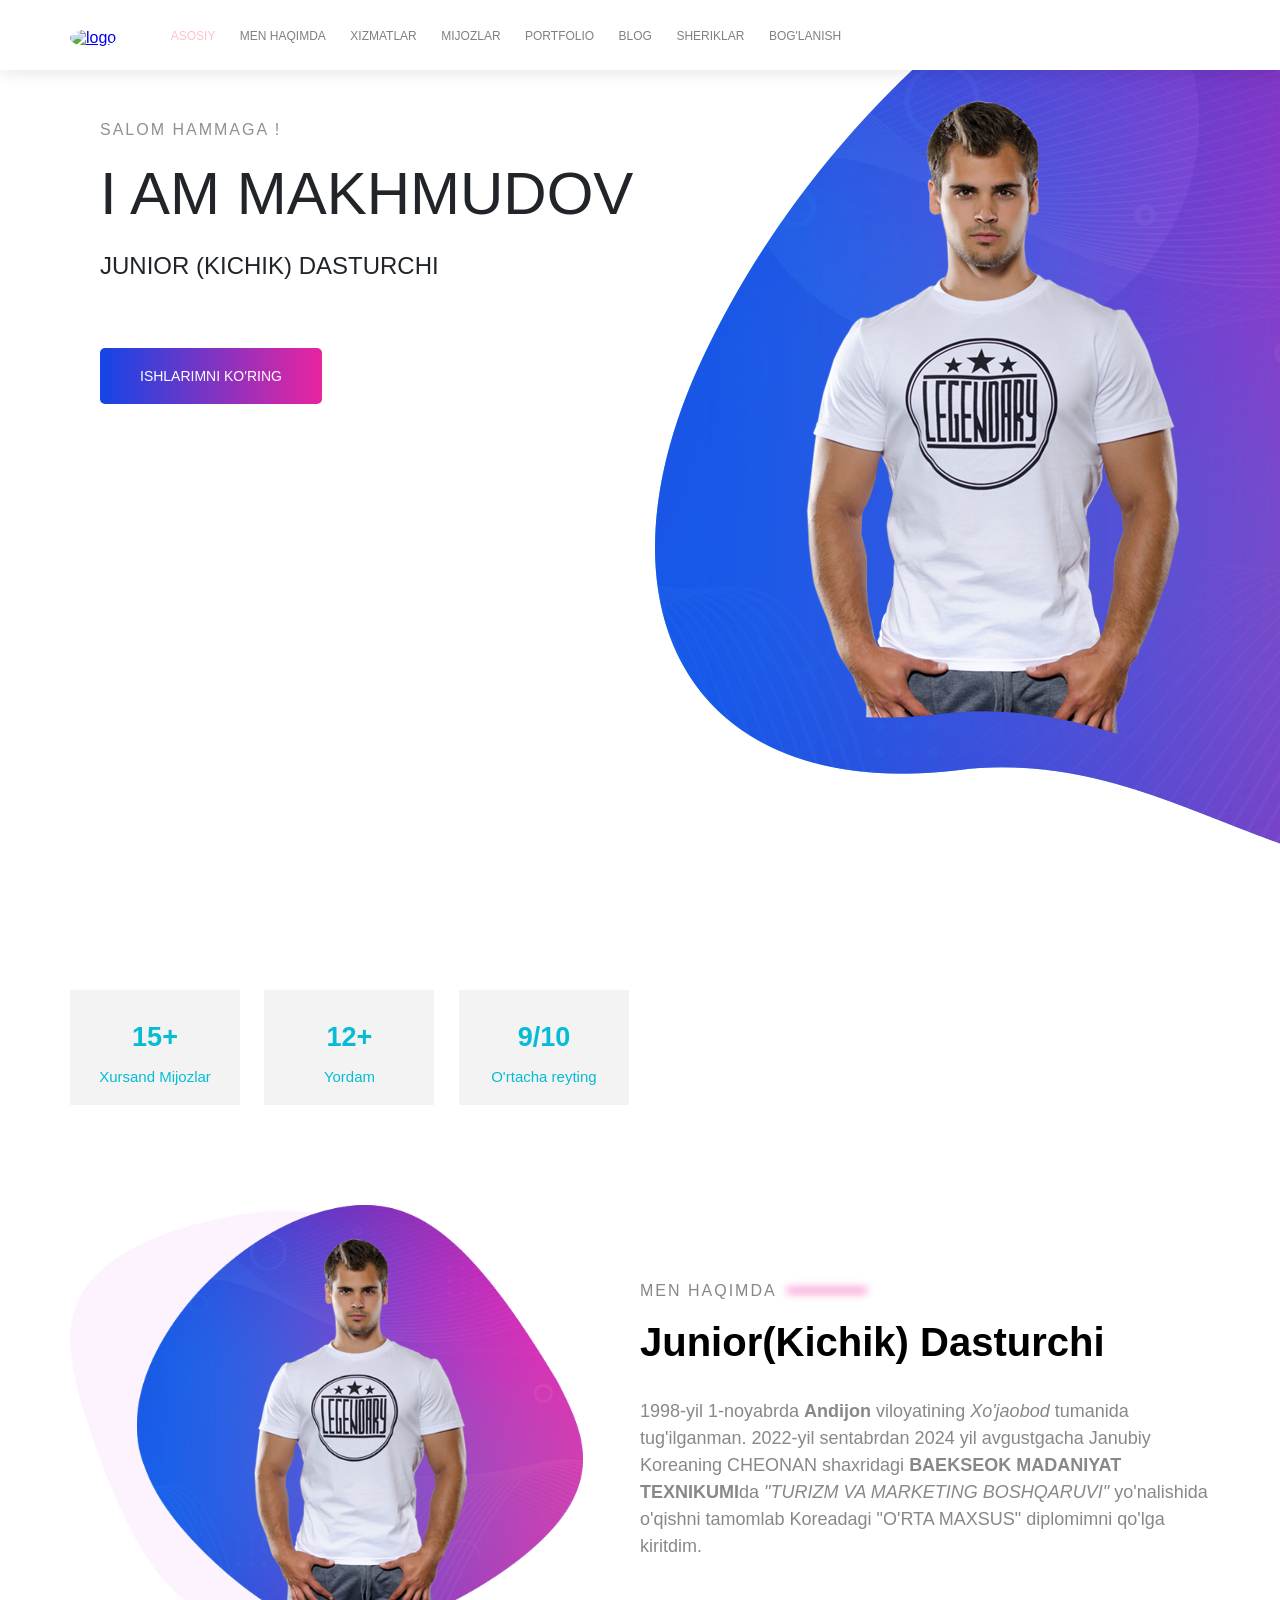
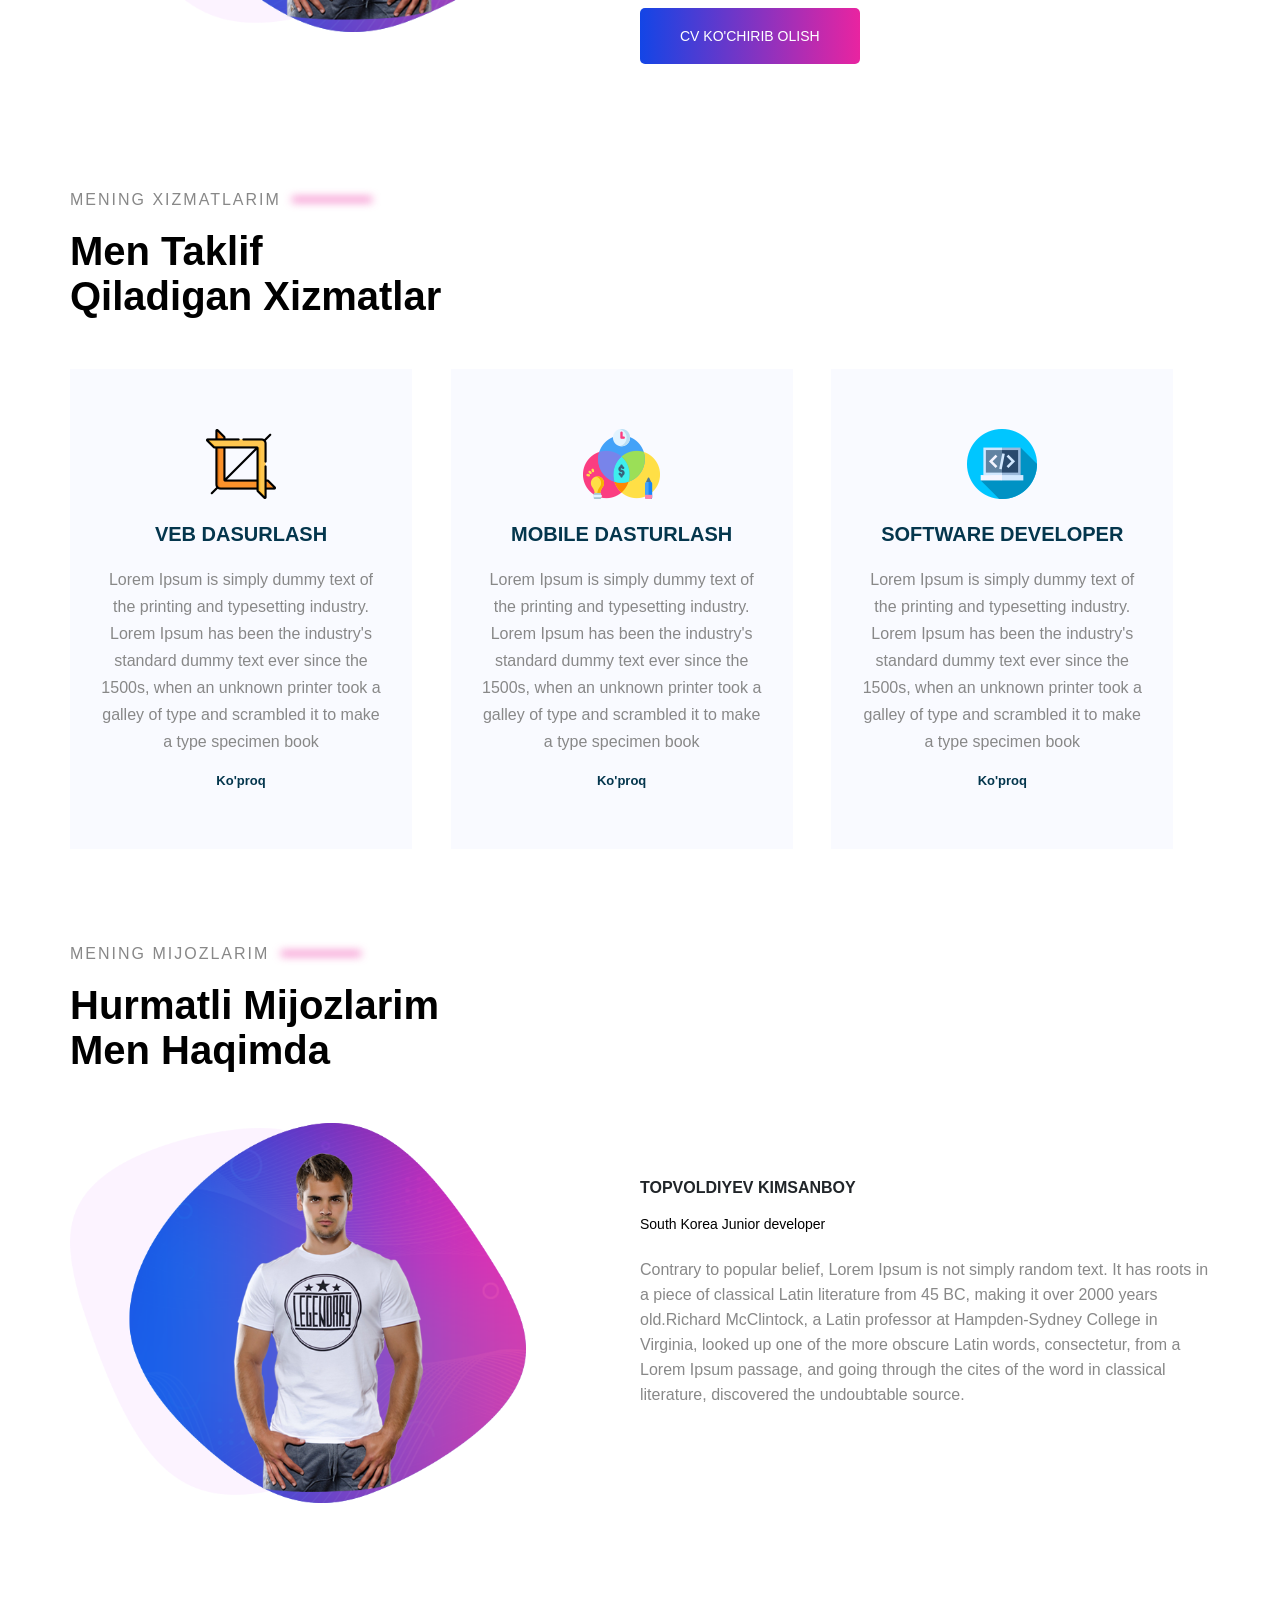
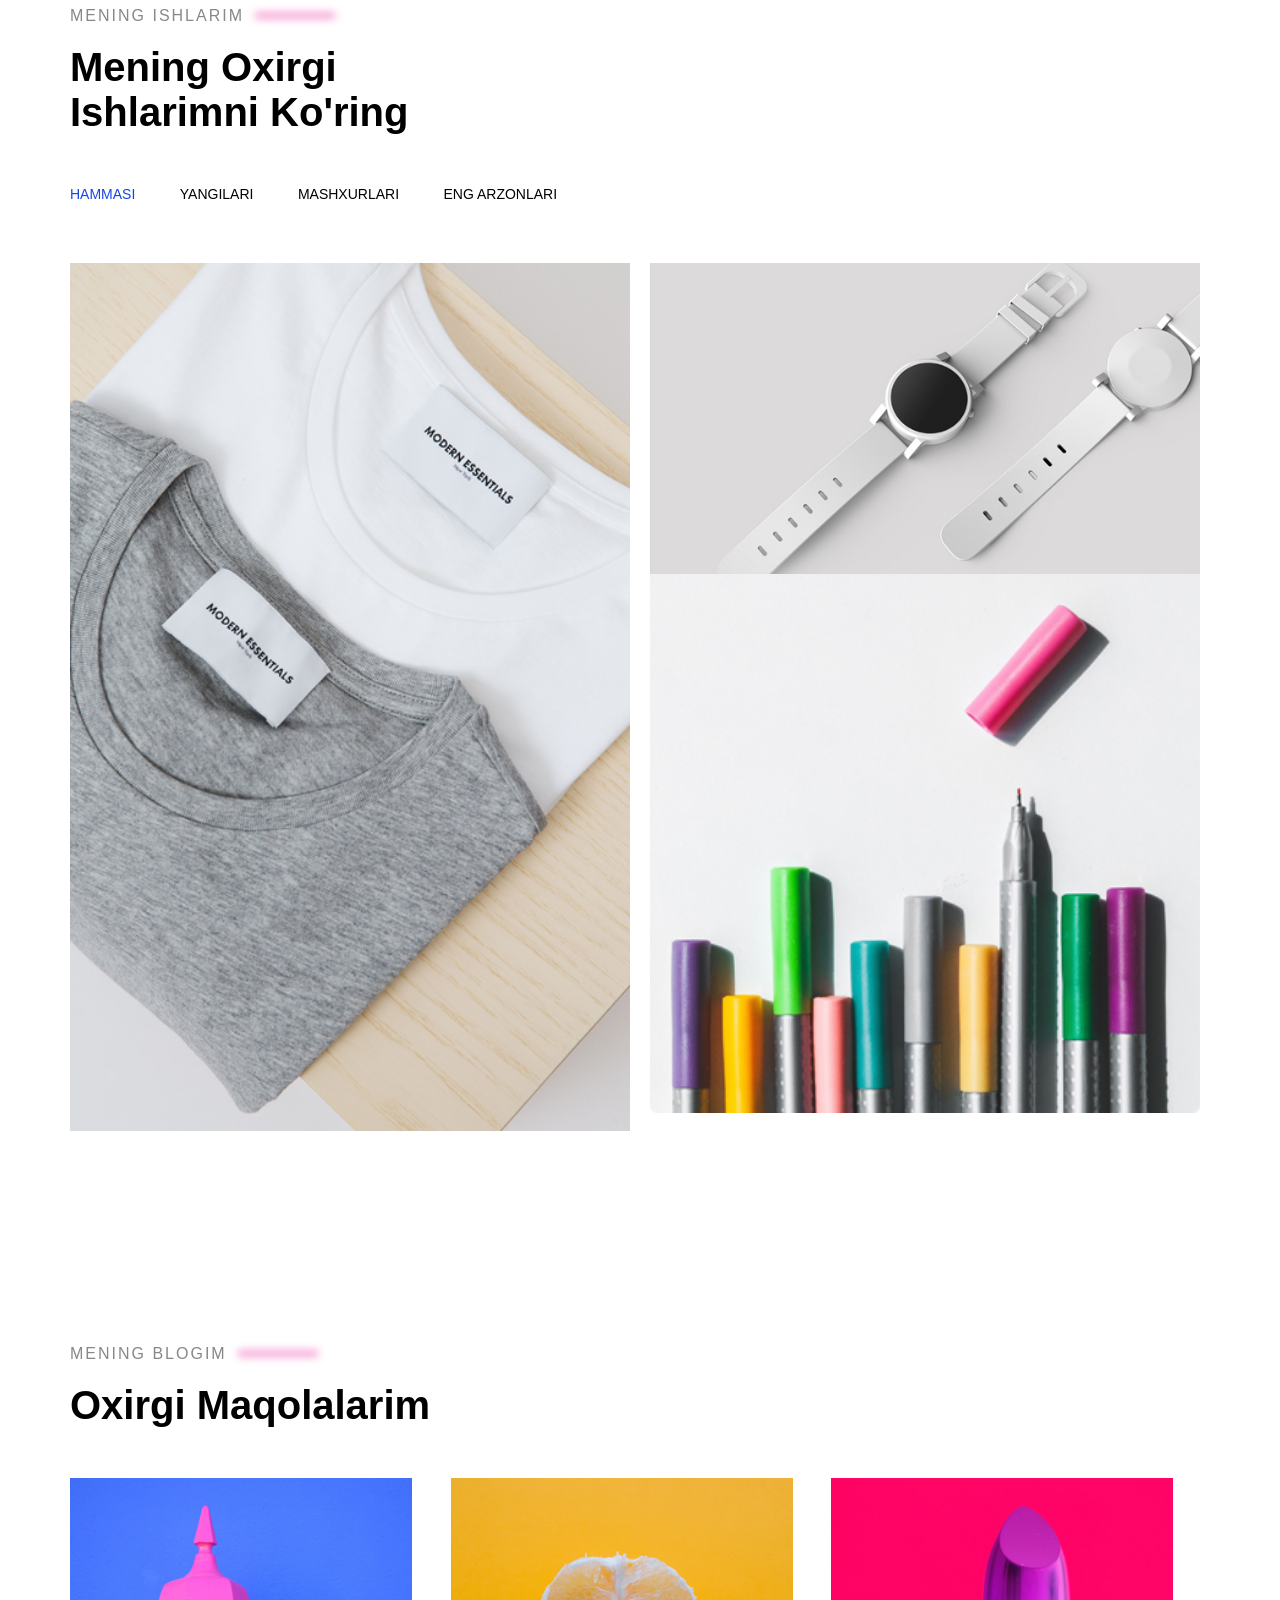
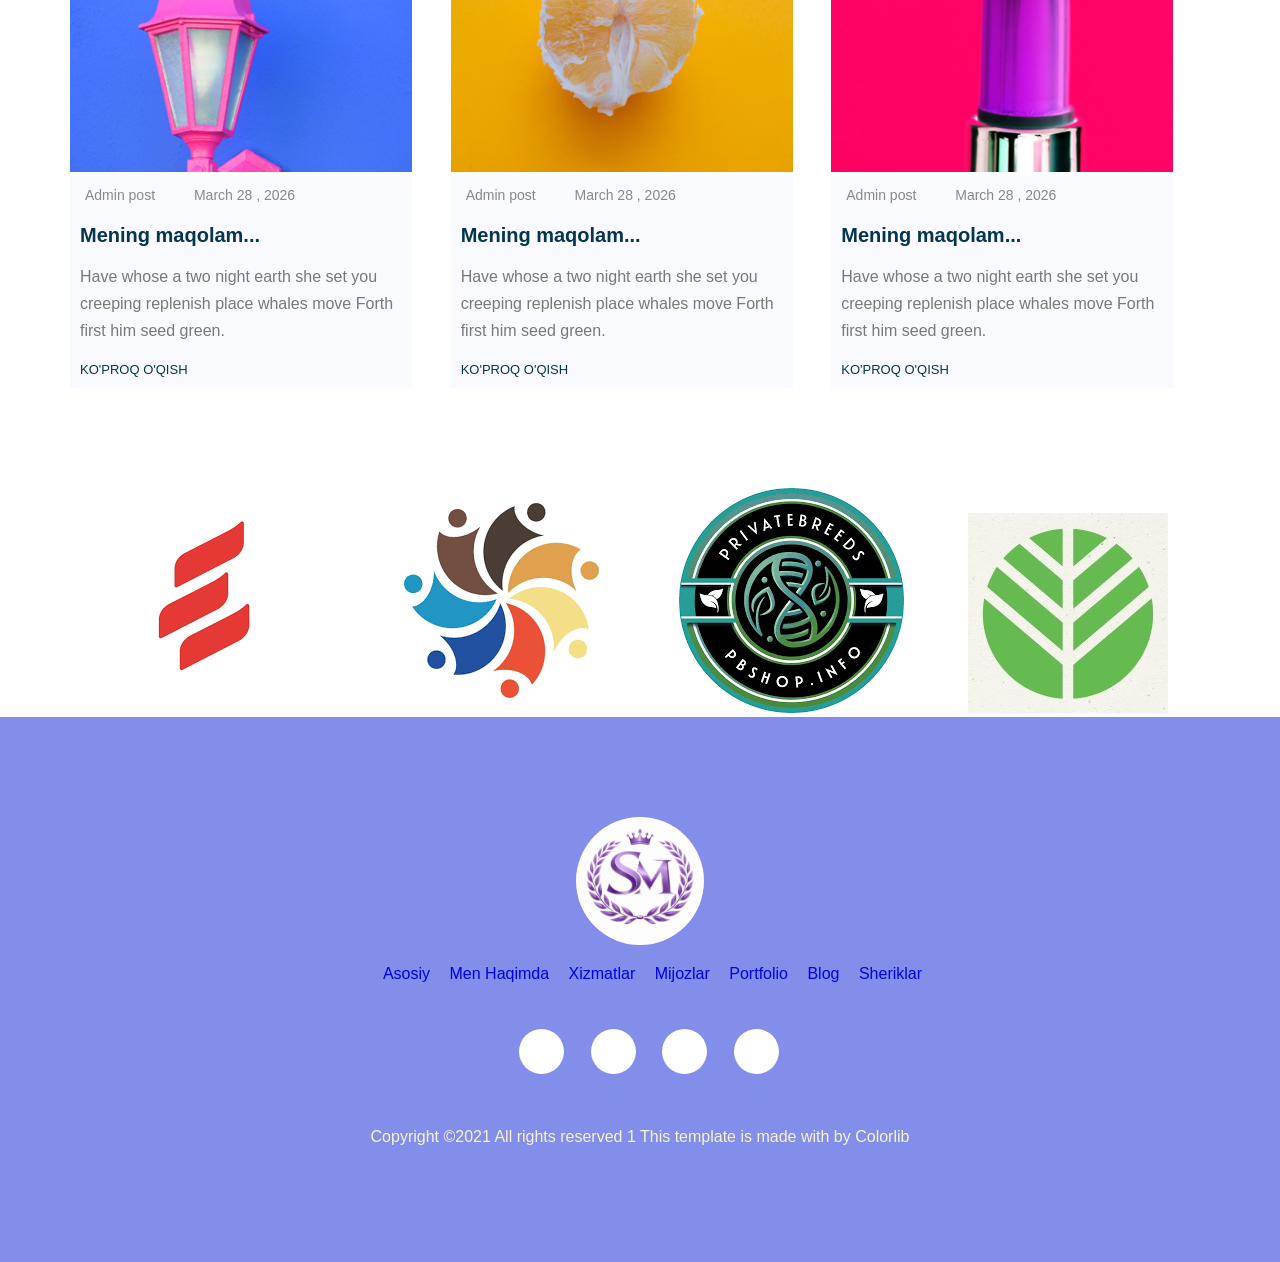
==== commit 6b41704c: "feat:added a footer section" ====
--- a/index.html
+++ b/index.html
@@ -1,6 +1,8 @@
 <!doctype html>
 <html>
   <head>
+    <meta charset="UTF-8" />
+    <meta name="viewport" content="width=device-width, initial-scale=1.0" />
     <title>Loyiha</title>
     <link rel="stylesheet" href="./css/main.css" />
     <link rel="stylesheet" href="./css/shared.css" />
@@ -421,32 +423,63 @@
     <!-- /Partners section -->
 
     <!-- Footer section -->
-    <footer class="footer">
-      <nav class="main-navigation">
-        <ul class="main-navigatin__items">
-          <li class="navigation__item">
-            <a href="#">Asosiy</a>
+    <div class="footer">
+      <footer class="footer">
+        <div class="footer-brand">
+          <img src="./Images/logo white.jpeg" alt="Logo" />
+        </div>
+        <nav class="footer-navigation">
+          <ul class="footer-navigatin__items">
+            <li class="footer-navigation-item">
+              <a href="#">Asosiy</a>
+            </li>
+            <li class="footer-navigation-item">
+              <a href="#">Men Haqimda</a>
+            </li>
+            <li class="footer-navigation-item">
+              <a href="#">Xizmatlar</a>
+            </li>
+            <li class="footer-navigation-item">
+              <a href="#">Mijozlar</a>
+            </li>
+            <li class="footer-navigation-item">
+              <a href="#">Portfolio</a>
+            </li>
+            <li class="footer-navigation-item">
+              <a href="#">Blog</a>
+            </li>
+            <li class="footer-navigation-item">
+              <a href="#">Sheriklar</a>
+            </li>
+          </ul>
+        </nav>
+        <ul class="footer-socials">
+          <li class="footer-social">
+            <a href="http://t.me/MaKhMuDoV0111">
+              <i class="fa-brands fa-telegram"></i>
+            </a>
           </li>
-          <li class="navigation-item">
-            <a href="#">Men Haqimda</a>
+          <li class="footer-social">
+            <a href="http://instagram.com/makhmudov_o1_11">
+              <i class="fa-brands fa-instagram"></i>
+            </a>
           </li>
-          <li class="navigation-item">
-            <a href="#">Xizmatlar</a>
+          <li class="footer-social">
+            <a href="https://wa.me/qr/43GVYMYZGI3GK1">
+              <i class="fa-brands fa-whatsapp"></i>
+            </a>
           </li>
-          <li class="navigation-item">
-            <a href="#">Mijozlar</a>
-          </li>
-          <li class="navigation-item">
-            <a href="#">Portfolio</a>
-          </li>
-          <li class="navigation-item">
-            <a href="#">Blog</a>
-          </li>
-          <li class="navigation-item">
-            <a href="#">Sheriklar</a>
+          <li class="footer-social">
+            <a href="https://www.facebook.com/share/1bwJont1Wb/">
+              <i class="fa-brands fa-facebook"></i>
+            </a>
           </li>
         </ul>
-      </nav>
-    </footer>
+        <p class="footer-text">
+          Copyright ©2021 All rights reserved 1 This template is made with by
+          Colorlib
+        </p>
+      </footer>
+    </div>
   </body>
 </html>
--- a/css/shared.css
+++ b/css/shared.css
@@ -89,7 +89,7 @@
   width: 60px;
   border-radius: 50%;
 }
-
+/* Main navigation styles */
 .main-navigation {
   display: inline-block;
   vertical-align: middle;
@@ -113,3 +113,56 @@
 .main-navigation__item.active a {
   color: pink;
 }
+/* Footer styles */
+.footer {
+  padding: 50px;
+  text-align: center;
+  background-color: #838dea;
+}
+
+.footer-brand img {
+  width: 128px;
+  border-radius: 50%;
+}
+.footer-navigation-item {
+  display: inline-block;
+  text-decoration: none;
+}
+
+.footer-navigation a {
+  text-decoration: none;
+  margin-right: 15px;
+}
+
+.footer-social {
+  padding-top: 30px;
+  display: inline-block;
+  margin-right: 10px;
+}
+.footer-social a {
+  display: inline-block;
+  width: 45px;
+  height: 45px;
+  line-height: 45px;
+  text-align: center;
+  background: #ffffff;
+  border-radius: 36px;
+  color: #05364d;
+  font-size: 16px;
+  margin-right: 12px;
+  text-decoration: none;
+}
+.footer-social a:hover {
+  background: linear-gradient(to right, #1345e6 0%, #ed239f 51%, #1345e6 0%);
+  background-size: 198% auto;
+}
+
+.footer-social a:hover {
+  color: white;
+}
+
+.footer-text {
+  text-align: center;
+  color: beige;
+  margin-top: 50px;
+}
